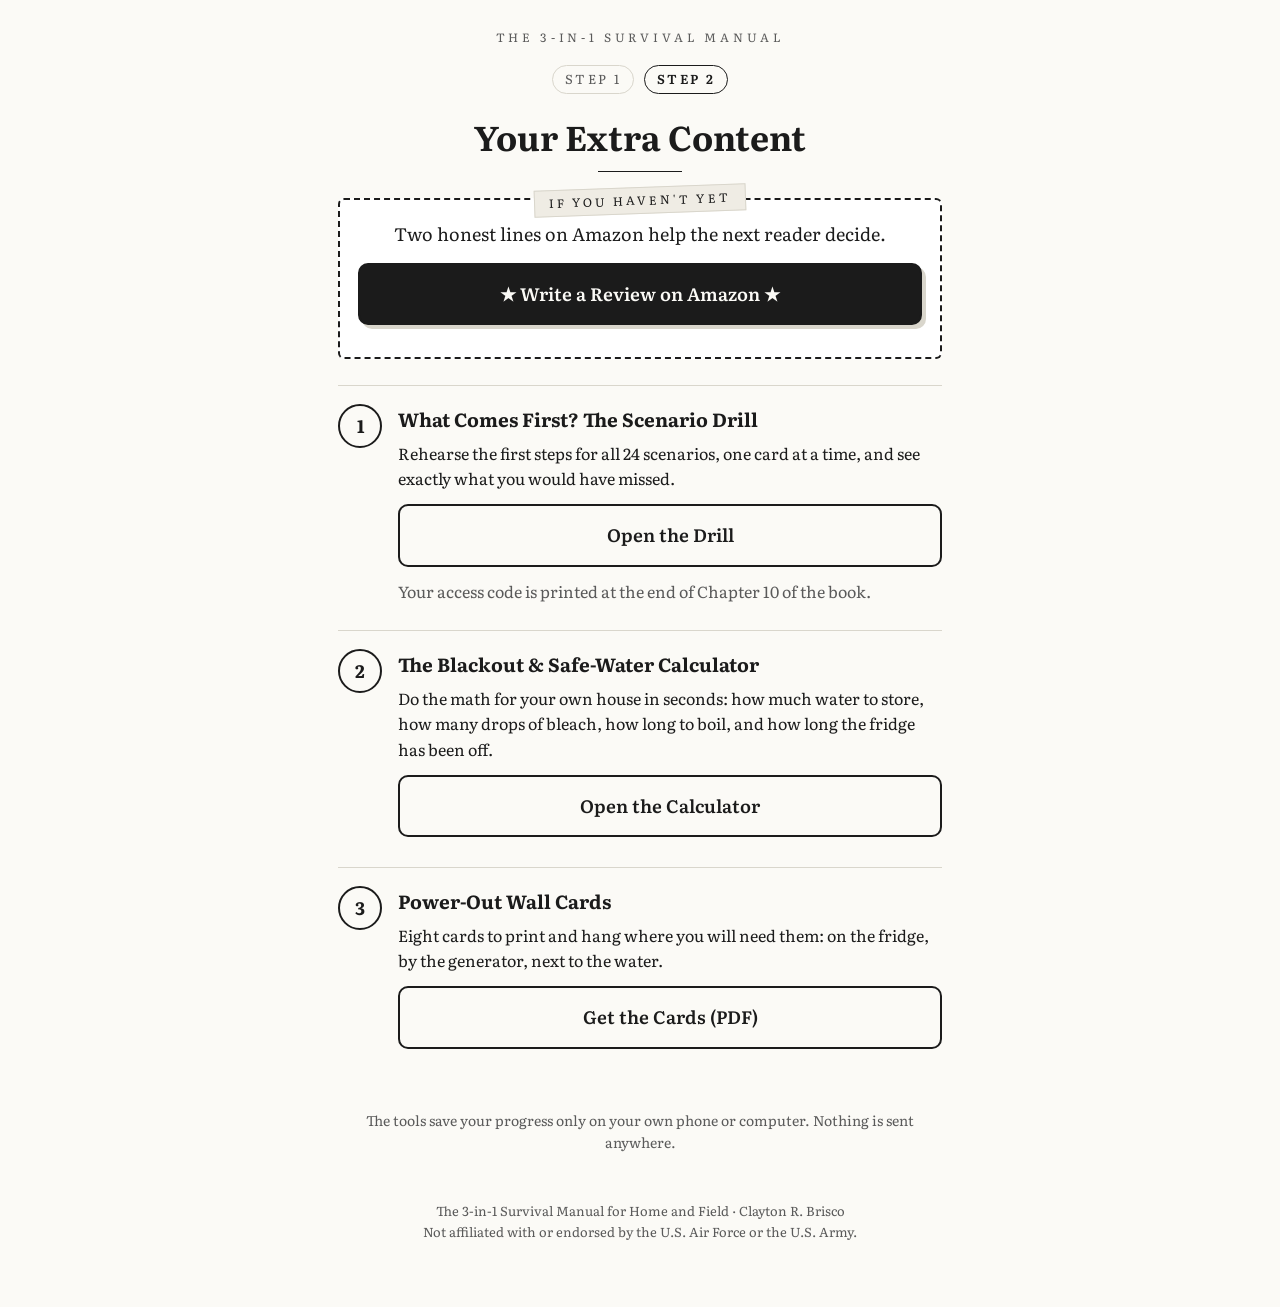
==== bonus-sere/bonus.html @ 91567684 "Bonus site: Thank You, review step and bonus list (structure of the Murphy site, provisional style)" ====
<!doctype html>
<html lang="en">
<head>
<meta charset="utf-8">
<meta name="viewport" content="width=device-width, initial-scale=1">
<meta name="robots" content="noindex">
<title>Your Extra Content | The 3-in-1 Survival Manual</title>
<link rel="stylesheet" href="style.css">
</head>
<body>
<main class="pagina">
  <p class="etichetta">The 3-in-1 Survival Manual</p>
  <div class="passi"><span>Step 1</span><span class="attivo">Step 2</span></div>
  <h1>Your Extra Content</h1>
  <div class="filetto"></div>

  <div class="riquadro tratteggio">
    <span class="nastro">If you haven't yet</span>
    <p class="centro">Two honest lines on Amazon help the next reader decide.</p>
    <a class="bottone brilla" href="https://www.amazon.com/review/create-review?asin=ASIN-DA-INSERIRE" target="_blank" rel="noopener">&#9733; Write a Review on Amazon &#9733;</a>
  </div>

  <div class="scheda">
    <div class="num">1</div>
    <div class="testo">
      <h3>What Comes First? The Scenario Drill</h3>
      <p>Rehearse the first steps for all 24 scenarios, one card at a time, and see exactly what you would have missed.</p>
      <a class="bottone vuoto" href="bonus/13-bonus-1-what-comes-first.html">Open the Drill</a>
      <p class="nota">Your access code is printed at the end of Chapter 10 of the book.</p>
    </div>
  </div>

  <div class="scheda">
    <div class="num">2</div>
    <div class="testo">
      <h3>The Blackout &amp; Safe-Water Calculator</h3>
      <p>Do the math for your own house in seconds: how much water to store, how many drops of bleach, how long to boil, and how long the fridge has been off.</p>
      <a class="bottone vuoto" href="bonus/13-bonus-2-blackout-water-calculator.html">Open the Calculator</a>
    </div>
  </div>

  <div class="scheda">
    <div class="num">3</div>
    <div class="testo">
      <h3>Power-Out Wall Cards</h3>
      <p>Eight cards to print and hang where you will need them: on the fridge, by the generator, next to the water.</p>
      <a class="bottone vuoto" href="bonus/13-bonus-3-power-out-wall-cards.pdf">Get the Cards (PDF)</a>
    </div>
  </div>

  <p class="nota centro" style="margin-top:30px">The tools save your progress only on your own phone or computer. Nothing is sent anywhere.</p>

  <footer>The 3-in-1 Survival Manual for Home and Field · Clayton R. Brisco<br>Not affiliated with or endorsed by the U.S. Air Force or the U.S. Army.</footer>
</main>
</body>
</html>
---- bonus-sere/style.css ----
@import url('https://fonts.googleapis.com/css2?family=Literata:ital,opsz,wght@0,7..72,400;0,7..72,600;0,7..72,700;1,7..72,400&display=swap');

:root{
  --carta:#fbfaf6;
  --inchiostro:#1b1b1b;
  --matita:#5a5a5a;
  --riga:#d9d6cc;
  --fondino:#efece4;
}
*{box-sizing:border-box}
html{-webkit-text-size-adjust:100%}
body{
  margin:0;background:var(--carta);color:var(--inchiostro);
  font-family:'Literata',Georgia,'Times New Roman',serif;
  font-size:18px;line-height:1.6;
}
.pagina{max-width:640px;margin:0 auto;padding:28px 18px 64px}
.etichetta{
  font-size:12px;letter-spacing:.32em;text-transform:uppercase;
  color:var(--matita);text-align:center;margin:0 0 18px;
}
h1{font-size:34px;line-height:1.2;text-align:center;margin:0 0 6px;font-weight:700}
h2{font-size:24px;line-height:1.25;margin:40px 0 10px;font-weight:700}
h3{font-size:19px;margin:0 0 6px;font-weight:700}
.filetto{width:84px;height:0;border-top:1.5px solid var(--inchiostro);margin:14px auto 26px}
p{margin:0 0 14px}
.attacco::first-line{font-variant:small-caps;letter-spacing:.06em}
.centro{text-align:center}
.firma{margin-top:22px;text-align:right;font-style:italic}
.figura{display:block;max-width:100%;height:auto;margin:22px auto}
.figura.piccola{max-width:220px}

.passi{display:flex;justify-content:center;gap:10px;margin:0 0 22px;font-size:13px;letter-spacing:.18em;text-transform:uppercase}
.passi span{border:1.5px solid var(--inchiostro);border-radius:999px;padding:3px 12px;color:var(--matita);border-color:var(--riga)}
.passi span.attivo{color:var(--inchiostro);border-color:var(--inchiostro);font-weight:600}

.bottone{
  display:block;width:100%;text-align:center;text-decoration:none;cursor:pointer;
  font:inherit;font-weight:600;font-size:18px;
  background:var(--inchiostro);color:var(--carta);
  border:2px solid var(--inchiostro);border-radius:10px;padding:15px 18px;margin:12px 0;
}
.bottone.vuoto{background:transparent;color:var(--inchiostro)}
.bottone:active{transform:translateY(1px)}

.riquadro{
  border:2px solid var(--inchiostro);border-radius:6px;padding:20px 18px;margin:26px 0;
  background:#fff;position:relative;
}
.riquadro.tratteggio{border-style:dashed}
.riquadro .nastro{
  position:absolute;top:-13px;left:50%;transform:translateX(-50%) rotate(-2deg);
  background:var(--fondino);border:1px solid var(--riga);
  font-size:12px;letter-spacing:.25em;text-transform:uppercase;padding:3px 14px;white-space:nowrap;
}
.scheda{display:flex;gap:16px;align-items:flex-start;padding:18px 0;border-top:1px solid var(--riga)}
.scheda:first-of-type{border-top:0}
.scheda .num{
  flex:0 0 44px;height:44px;border:2px solid var(--inchiostro);border-radius:50%;
  display:flex;align-items:center;justify-content:center;font-weight:700;font-size:18px;
}
.scheda .testo{flex:1}
.scheda .testo p{margin:0 0 8px;font-size:16px}
.per-grandi{font-size:12px;letter-spacing:.2em;text-transform:uppercase;color:var(--matita)}

label{display:block;font-weight:600;margin:12px 0 6px;font-size:16px}
input[type=text],input[type=number]{
  width:100%;font:inherit;font-size:18px;padding:12px 12px;
  border:2px solid var(--inchiostro);border-radius:8px;background:var(--carta);
}
.riga-campi{display:flex;gap:10px}
.riga-campi>div{flex:1}
.scelta{display:flex;gap:14px;font-size:16px;margin-top:4px}
.scelta label{font-weight:400;margin:0;display:flex;align-items:center;gap:6px}
.avviso{border-left:3px solid var(--inchiostro);padding:8px 12px;background:var(--fondino);font-size:16px;margin-top:10px;display:none}
.nota{font-size:14px;color:var(--matita)}
footer{margin-top:48px;text-align:center;font-size:13px;color:var(--matita)}

/* pulsante della recensione: brilla e respira */
.bottone.brilla{position:relative;overflow:hidden;animation:respira 1.8s ease-in-out infinite;box-shadow:4px 4px 0 var(--riga)}
.bottone.brilla::after{content:"";position:absolute;top:-50%;left:-60%;width:40%;height:200%;
  background:linear-gradient(100deg,transparent,rgba(255,255,255,.55),transparent);transform:rotate(18deg);
  animation:luccica 2.6s ease-in-out infinite}
@keyframes respira{0%,100%{transform:scale(1) rotate(0)}50%{transform:scale(1.04) rotate(-.6deg)}}
@keyframes luccica{0%{left:-60%}55%,100%{left:130%}}
.bottone.nascosto{opacity:0;visibility:hidden;transform:translateY(6px);transition:opacity .8s ease,transform .8s ease,visibility 0s linear .8s}
.bottone.nascosto.visibile{opacity:1;visibility:visible;transform:none;transition:opacity .8s ease,transform .8s ease}
@media (prefers-reduced-motion:reduce){.bottone.brilla,.bottone.brilla::after{animation:none}}
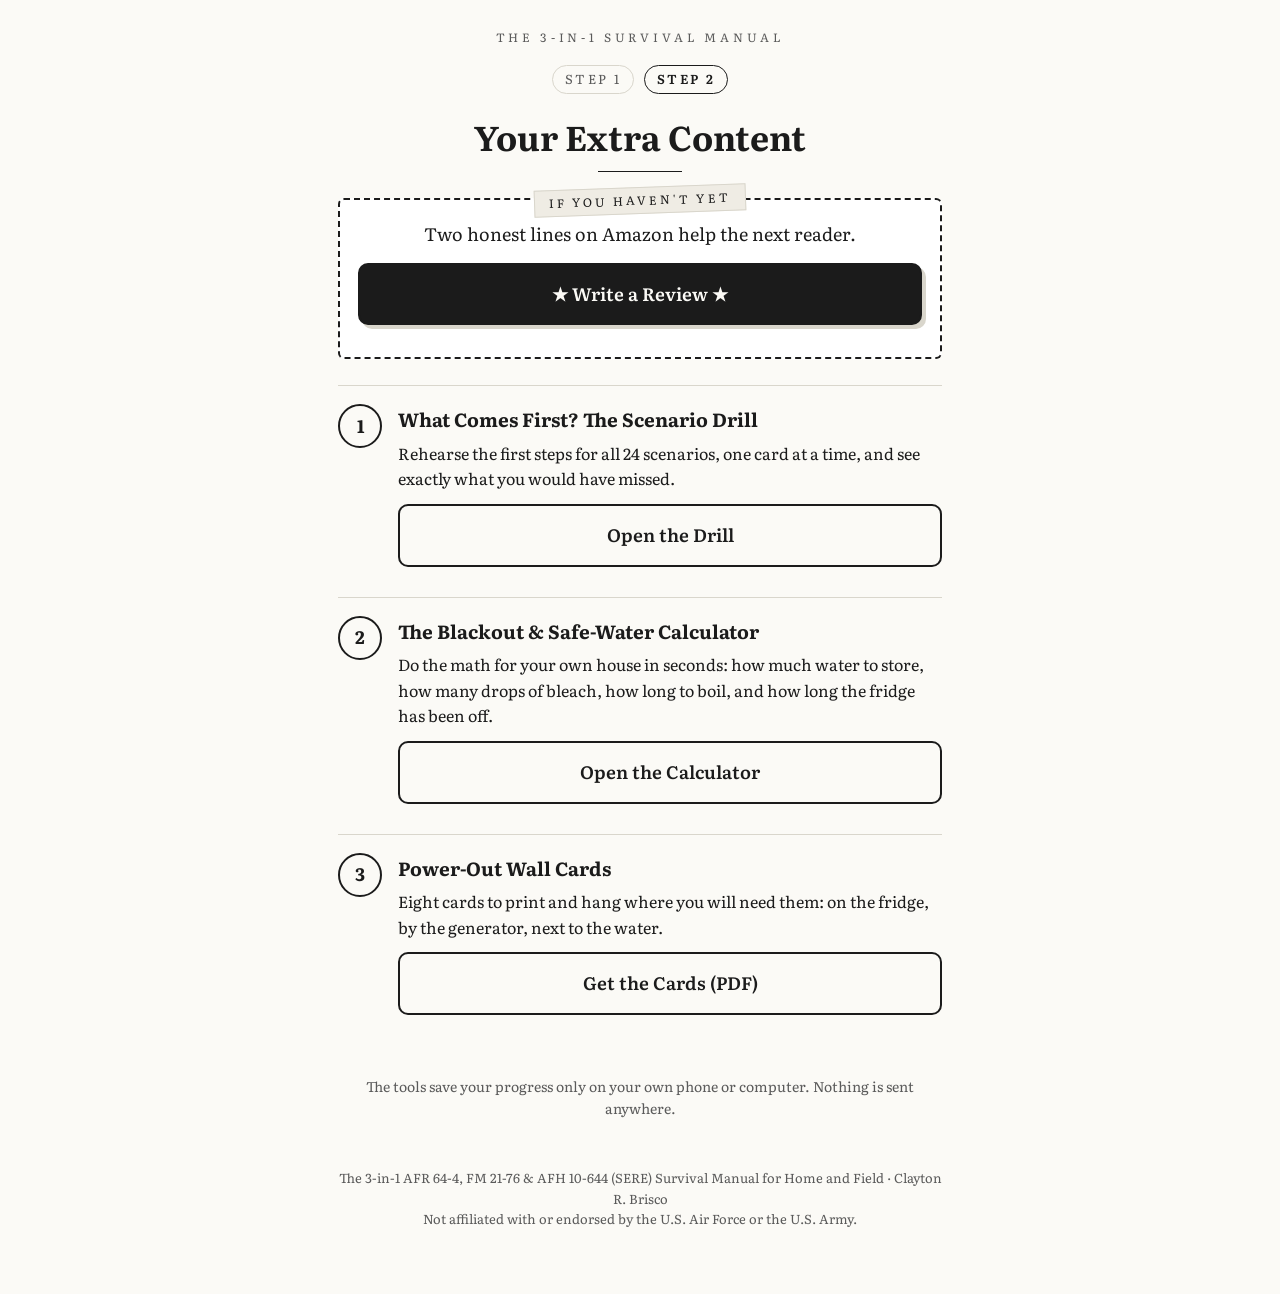
==== commit a6d92f73: "Bonus site closer to the Murphy site; Scenario Drill opens without an access code" ====
--- a/bonus-sere/bonus.html
+++ b/bonus-sere/bonus.html
@@ -5,7 +5,7 @@
 <meta name="viewport" content="width=device-width, initial-scale=1">
 <meta name="robots" content="noindex">
 <title>Your Extra Content | The 3-in-1 Survival Manual</title>
-<link rel="stylesheet" href="style.css">
+<link rel="stylesheet" href="style.css?v=1">
 </head>
 <body>
 <main class="pagina">
@@ -16,8 +16,8 @@
 
   <div class="riquadro tratteggio">
     <span class="nastro">If you haven't yet</span>
-    <p class="centro">Two honest lines on Amazon help the next reader decide.</p>
-    <a class="bottone brilla" href="https://www.amazon.com/review/create-review?asin=ASIN-DA-INSERIRE" target="_blank" rel="noopener">&#9733; Write a Review on Amazon &#9733;</a>
+    <p class="centro">Two honest lines on Amazon help the next reader.</p>
+    <a class="bottone brilla" href="https://www.amazon.com/review/create-review?asin=ASIN-DA-INSERIRE" target="_blank" rel="noopener">&#9733; Write a Review &#9733;</a>
   </div>
 
   <div class="scheda">
@@ -26,7 +26,6 @@
       <h3>What Comes First? The Scenario Drill</h3>
       <p>Rehearse the first steps for all 24 scenarios, one card at a time, and see exactly what you would have missed.</p>
       <a class="bottone vuoto" href="bonus/13-bonus-1-what-comes-first.html">Open the Drill</a>
-      <p class="nota">Your access code is printed at the end of Chapter 10 of the book.</p>
     </div>
   </div>
 
@@ -50,7 +49,7 @@
 
   <p class="nota centro" style="margin-top:30px">The tools save your progress only on your own phone or computer. Nothing is sent anywhere.</p>
 
-  <footer>The 3-in-1 Survival Manual for Home and Field · Clayton R. Brisco<br>Not affiliated with or endorsed by the U.S. Air Force or the U.S. Army.</footer>
+  <footer>The 3-in-1 AFR 64-4, FM 21-76 &amp; AFH 10-644 (SERE) Survival Manual for Home and Field · Clayton R. Brisco<br>Not affiliated with or endorsed by the U.S. Air Force or the U.S. Army.</footer>
 </main>
 </body>
 </html>
--- a/bonus-sere/style.css
+++ b/bonus-sere/style.css
@@ -86,3 +86,18 @@
 .bottone.nascosto{opacity:0;visibility:hidden;transform:translateY(6px);transition:opacity .8s ease,transform .8s ease,visibility 0s linear .8s}
 .bottone.nascosto.visibile{opacity:1;visibility:visible;transform:none;transition:opacity .8s ease,transform .8s ease}
 @media (prefers-reduced-motion:reduce){.bottone.brilla,.bottone.brilla::after{animation:none}}
+
+/* carosello degli altri libri */
+.serie{margin-top:44px;padding-top:8px;border-top:1.5px solid var(--inchiostro)}
+.carosello{display:flex;gap:16px;overflow-x:auto;scroll-snap-type:x mandatory;padding:10px 4px 18px;margin:0 -18px;padding-left:18px;padding-right:18px;-webkit-overflow-scrolling:touch}
+.libro{flex:0 0 68%;max-width:240px;scroll-snap-align:center;text-decoration:none;color:var(--inchiostro);
+  background:#fff;border:1.5px solid var(--inchiostro);border-radius:6px;padding:12px;box-shadow:5px 5px 0 var(--fondino);
+  display:flex;flex-direction:column;gap:6px;transition:transform .2s ease}
+.libro:hover{transform:translateY(-3px)}
+.libro img{width:100%;aspect-ratio:2/3;object-fit:cover;border:1px solid var(--riga);border-radius:2px;background:var(--fondino)}
+.libro .eta{font-size:11px;letter-spacing:.22em;text-transform:uppercase;color:var(--matita);margin-top:4px}
+.libro strong{font-size:16px;line-height:1.3}
+.libro .vai{margin-top:auto;font-weight:600;font-size:15px;border-top:1px dashed var(--riga);padding-top:8px}
+@media (min-width:640px){.carosello{margin:0;padding-left:4px;padding-right:4px}.libro{flex-basis:31%}}
+.libro .stelle{font-size:17px;letter-spacing:.08em;color:#c58a00;line-height:1}
+.libro .stelle em{font-style:normal;font-size:12px;letter-spacing:.04em;color:var(--matita);margin-left:4px}
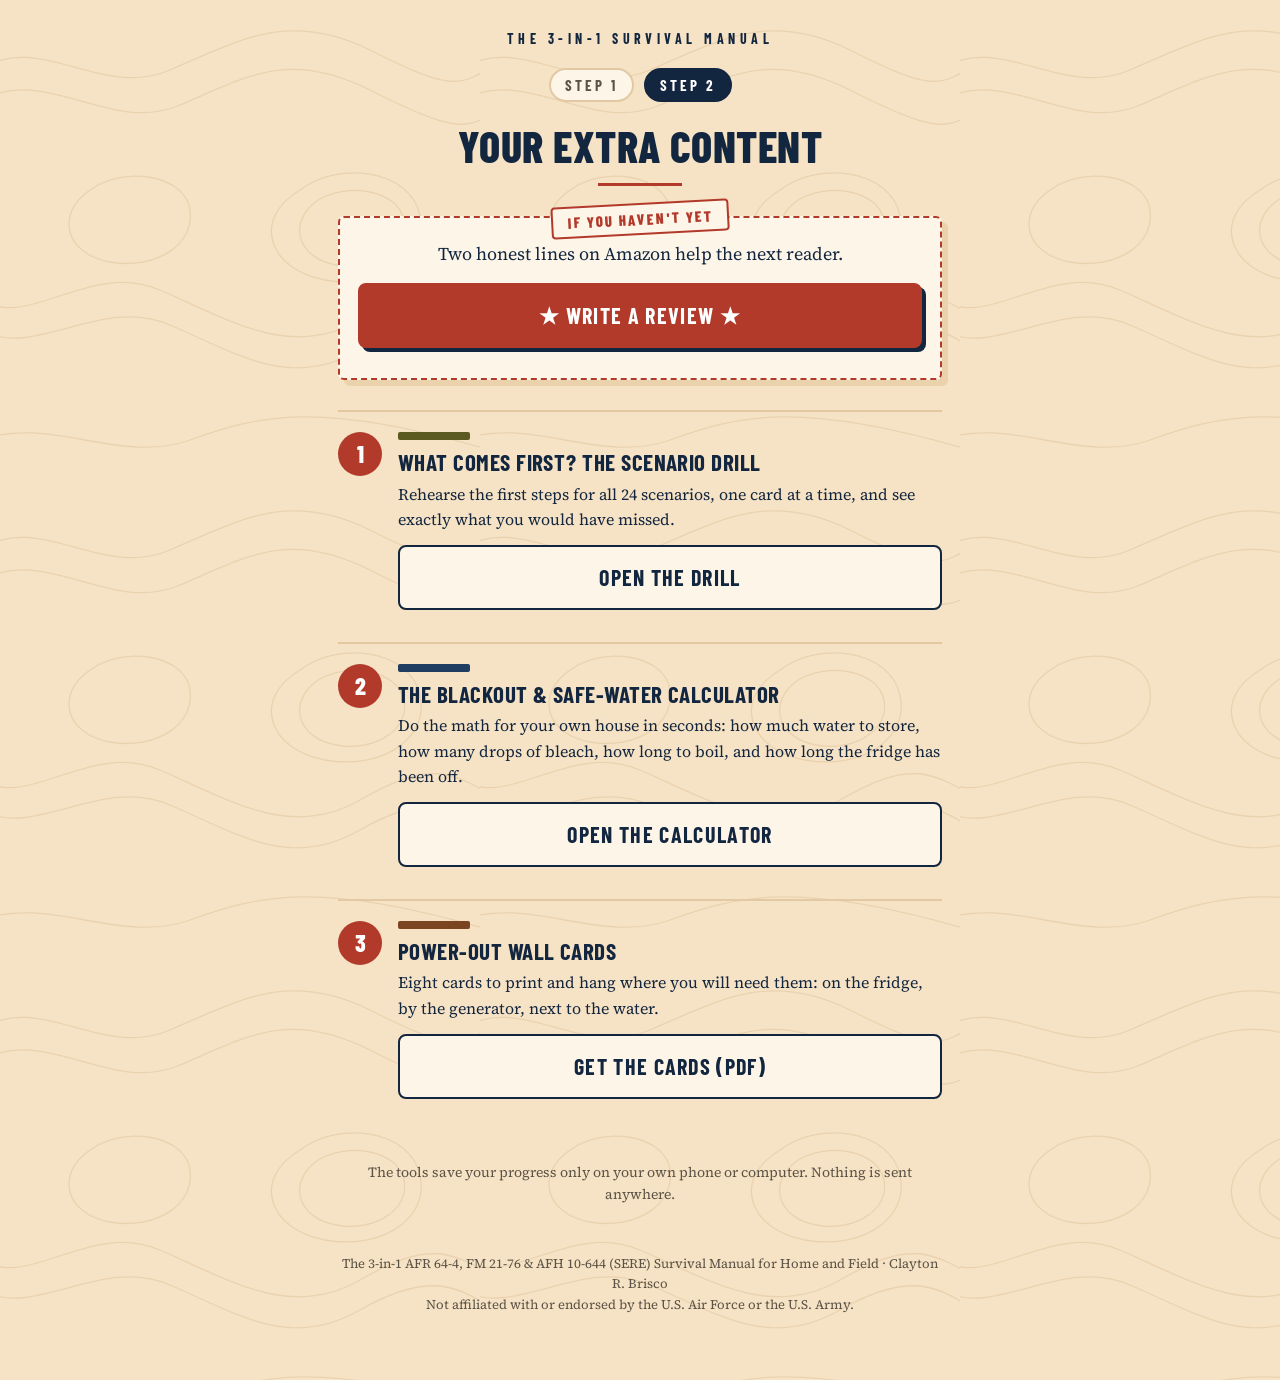
==== commit 492c6447: "Bonus site restyled from the final cover: parchment map, navy, red, the three manual colors" ====
--- a/bonus-sere/bonus.html
+++ b/bonus-sere/bonus.html
@@ -5,7 +5,7 @@
 <meta name="viewport" content="width=device-width, initial-scale=1">
 <meta name="robots" content="noindex">
 <title>Your Extra Content | The 3-in-1 Survival Manual</title>
-<link rel="stylesheet" href="style.css?v=1">
+<link rel="stylesheet" href="style.css?v=2">
 </head>
 <body>
 <main class="pagina">
@@ -23,6 +23,7 @@
   <div class="scheda">
     <div class="num">1</div>
     <div class="testo">
+      <span class="dorso" style="background:var(--oliva)"></span>
       <h3>What Comes First? The Scenario Drill</h3>
       <p>Rehearse the first steps for all 24 scenarios, one card at a time, and see exactly what you would have missed.</p>
       <a class="bottone vuoto" href="bonus/13-bonus-1-what-comes-first.html">Open the Drill</a>
@@ -32,6 +33,7 @@
   <div class="scheda">
     <div class="num">2</div>
     <div class="testo">
+      <span class="dorso" style="background:var(--blu)"></span>
       <h3>The Blackout &amp; Safe-Water Calculator</h3>
       <p>Do the math for your own house in seconds: how much water to store, how many drops of bleach, how long to boil, and how long the fridge has been off.</p>
       <a class="bottone vuoto" href="bonus/13-bonus-2-blackout-water-calculator.html">Open the Calculator</a>
@@ -41,6 +43,7 @@
   <div class="scheda">
     <div class="num">3</div>
     <div class="testo">
+      <span class="dorso" style="background:var(--marrone)"></span>
       <h3>Power-Out Wall Cards</h3>
       <p>Eight cards to print and hang where you will need them: on the fridge, by the generator, next to the water.</p>
       <a class="bottone vuoto" href="bonus/13-bonus-3-power-out-wall-cards.pdf">Get the Cards (PDF)</a>
--- a/bonus-sere/style.css
+++ b/bonus-sere/style.css
@@ -1,103 +1,89 @@
-@import url('https://fonts.googleapis.com/css2?family=Literata:ital,opsz,wght@0,7..72,400;0,7..72,600;0,7..72,700;1,7..72,400&display=swap');
+@import url('https://fonts.googleapis.com/css2?family=Barlow+Condensed:wght@600;700;800&family=Source+Serif+4:ital,opsz,wght@0,8..60,400;0,8..60,600;0,8..60,700;1,8..60,400&display=swap');
 
+/* Colori della copertina (15-copertina-mappa-ppb.pdf) */
 :root{
-  --carta:#fbfaf6;
-  --inchiostro:#1b1b1b;
-  --matita:#5a5a5a;
-  --riga:#d9d6cc;
-  --fondino:#efece4;
+  --carta:#f6e2c4;
+  --foglio:#fdf5e8;
+  --inchiostro:#13263f;
+  --matita:#5b5346;
+  --riga:#e2c9a4;
+  --fondino:#ead2ad;
+  --rosso:#b23a2b;
+  --oliva:#5b5a21;
+  --blu:#1e3d61;
+  --marrone:#7a4520;
+  --titoli:'Barlow Condensed','Arial Narrow',Arial,sans-serif;
 }
 *{box-sizing:border-box}
 html{-webkit-text-size-adjust:100%}
 body{
-  margin:0;background:var(--carta);color:var(--inchiostro);
-  font-family:'Literata',Georgia,'Times New Roman',serif;
+  margin:0;color:var(--inchiostro);
+  font-family:'Source Serif 4',Georgia,'Times New Roman',serif;
   font-size:18px;line-height:1.6;
+  background-color:var(--carta);
+  /* curve di livello, come la mappa della copertina */
+  background-image:url("data:image/svg+xml,%3Csvg xmlns='http://www.w3.org/2000/svg' width='480' height='480' viewBox='0 0 480 480'%3E%3Cg fill='none' stroke='%23dcbf95' stroke-width='1.3' opacity='.45'%3E%3Cpath d='M-20 70c60-40 120 30 190 0s120-60 200-20 90 40 130 10'/%3E%3Cpath d='M-20 100c70-35 130 35 200 5s110-55 190-15 100 45 130 15'/%3E%3Cpath d='M-20 300c50 30 110-40 180-10s130 70 200 30 90-30 140 0'/%3E%3Cpath d='M-20 330c55 30 120-35 190-5s120 65 190 25 100-25 140 5'/%3E%3Cpath d='M300 190c40-30 110-20 120 25s-40 75-95 65-75-60-25-90z'/%3E%3Cpath d='M318 200c30-18 80-10 86 20s-30 52-68 45-50-42-18-65z'/%3E%3Cpath d='M90 190c35-25 95-15 100 20s-35 60-80 52-55-48-20-72z'/%3E%3Cpath d='M-20 440c70-25 140 25 210 0s130-40 300 10'/%3E%3C/g%3E%3C/svg%3E");
+  background-size:480px 480px;
 }
 .pagina{max-width:640px;margin:0 auto;padding:28px 18px 64px}
 .etichetta{
-  font-size:12px;letter-spacing:.32em;text-transform:uppercase;
-  color:var(--matita);text-align:center;margin:0 0 18px;
+  font-family:var(--titoli);font-weight:700;font-size:14px;letter-spacing:.32em;text-transform:uppercase;
+  color:var(--inchiostro);text-align:center;margin:0 0 18px;
 }
-h1{font-size:34px;line-height:1.2;text-align:center;margin:0 0 6px;font-weight:700}
-h2{font-size:24px;line-height:1.25;margin:40px 0 10px;font-weight:700}
-h3{font-size:19px;margin:0 0 6px;font-weight:700}
-.filetto{width:84px;height:0;border-top:1.5px solid var(--inchiostro);margin:14px auto 26px}
+h1,h2,h3{font-family:var(--titoli);text-transform:uppercase;color:var(--inchiostro)}
+h1{font-size:44px;line-height:1.02;text-align:center;margin:0 0 6px;font-weight:800;letter-spacing:.01em}
+h2{font-size:28px;line-height:1.1;margin:40px 0 10px;font-weight:800}
+h3{font-size:23px;line-height:1.1;margin:0 0 6px;font-weight:700;letter-spacing:.02em}
+.filetto{width:84px;height:0;border-top:3px solid var(--rosso);margin:14px auto 26px}
 p{margin:0 0 14px}
-.attacco::first-line{font-variant:small-caps;letter-spacing:.06em}
 .centro{text-align:center}
 .firma{margin-top:22px;text-align:right;font-style:italic}
 .figura{display:block;max-width:100%;height:auto;margin:22px auto}
-.figura.piccola{max-width:220px}
 
-.passi{display:flex;justify-content:center;gap:10px;margin:0 0 22px;font-size:13px;letter-spacing:.18em;text-transform:uppercase}
-.passi span{border:1.5px solid var(--inchiostro);border-radius:999px;padding:3px 12px;color:var(--matita);border-color:var(--riga)}
-.passi span.attivo{color:var(--inchiostro);border-color:var(--inchiostro);font-weight:600}
+.passi{display:flex;justify-content:center;gap:10px;margin:0 0 22px;font-family:var(--titoli);font-weight:700;font-size:15px;letter-spacing:.2em;text-transform:uppercase}
+.passi span{border:2px solid var(--riga);border-radius:999px;padding:3px 14px;color:var(--matita);background:var(--foglio)}
+.passi span.attivo{color:#fff;border-color:var(--inchiostro);background:var(--inchiostro)}
 
 .bottone{
   display:block;width:100%;text-align:center;text-decoration:none;cursor:pointer;
-  font:inherit;font-weight:600;font-size:18px;
-  background:var(--inchiostro);color:var(--carta);
-  border:2px solid var(--inchiostro);border-radius:10px;padding:15px 18px;margin:12px 0;
+  font-family:var(--titoli);font-weight:700;font-size:22px;letter-spacing:.06em;text-transform:uppercase;
+  background:var(--inchiostro);color:var(--foglio);
+  border:2px solid var(--inchiostro);border-radius:8px;padding:13px 18px;margin:12px 0;
 }
-.bottone.vuoto{background:transparent;color:var(--inchiostro)}
+.bottone.vuoto{background:var(--foglio);color:var(--inchiostro)}
 .bottone:active{transform:translateY(1px)}
+.bottone:focus-visible{outline:3px solid var(--rosso);outline-offset:3px}
 
 .riquadro{
-  border:2px solid var(--inchiostro);border-radius:6px;padding:20px 18px;margin:26px 0;
-  background:#fff;position:relative;
+  border:2px solid var(--inchiostro);border-radius:6px;padding:22px 18px 18px;margin:30px 0;
+  background:var(--foglio);position:relative;box-shadow:6px 6px 0 var(--fondino);
 }
-.riquadro.tratteggio{border-style:dashed}
+.riquadro.tratteggio{border-style:dashed;border-color:var(--rosso)}
 .riquadro .nastro{
-  position:absolute;top:-13px;left:50%;transform:translateX(-50%) rotate(-2deg);
-  background:var(--fondino);border:1px solid var(--riga);
-  font-size:12px;letter-spacing:.25em;text-transform:uppercase;padding:3px 14px;white-space:nowrap;
+  position:absolute;top:-15px;left:50%;transform:translateX(-50%) rotate(-3deg);
+  background:var(--foglio);border:2px solid var(--rosso);color:var(--rosso);border-radius:4px;
+  font-family:var(--titoli);font-weight:800;font-size:15px;letter-spacing:.14em;text-transform:uppercase;padding:2px 14px;white-space:nowrap;
 }
-.scheda{display:flex;gap:16px;align-items:flex-start;padding:18px 0;border-top:1px solid var(--riga)}
+.scheda{display:flex;gap:16px;align-items:flex-start;padding:20px 0;border-top:2px solid var(--riga)}
 .scheda:first-of-type{border-top:0}
 .scheda .num{
-  flex:0 0 44px;height:44px;border:2px solid var(--inchiostro);border-radius:50%;
-  display:flex;align-items:center;justify-content:center;font-weight:700;font-size:18px;
+  flex:0 0 44px;height:44px;border-radius:50%;background:var(--rosso);color:#fff;
+  display:flex;align-items:center;justify-content:center;font-family:var(--titoli);font-weight:800;font-size:24px;
 }
 .scheda .testo{flex:1}
 .scheda .testo p{margin:0 0 8px;font-size:16px}
-.per-grandi{font-size:12px;letter-spacing:.2em;text-transform:uppercase;color:var(--matita)}
+.scheda .dorso{display:block;height:8px;border-radius:2px;margin:0 0 10px;width:72px}
 
 label{display:block;font-weight:600;margin:12px 0 6px;font-size:16px}
-input[type=text],input[type=number]{
-  width:100%;font:inherit;font-size:18px;padding:12px 12px;
-  border:2px solid var(--inchiostro);border-radius:8px;background:var(--carta);
-}
-.riga-campi{display:flex;gap:10px}
-.riga-campi>div{flex:1}
-.scelta{display:flex;gap:14px;font-size:16px;margin-top:4px}
-.scelta label{font-weight:400;margin:0;display:flex;align-items:center;gap:6px}
-.avviso{border-left:3px solid var(--inchiostro);padding:8px 12px;background:var(--fondino);font-size:16px;margin-top:10px;display:none}
 .nota{font-size:14px;color:var(--matita)}
 footer{margin-top:48px;text-align:center;font-size:13px;color:var(--matita)}
 
-/* pulsante della recensione: brilla e respira */
-.bottone.brilla{position:relative;overflow:hidden;animation:respira 1.8s ease-in-out infinite;box-shadow:4px 4px 0 var(--riga)}
+/* pulsante della recensione: rosso, brilla e respira */
+.bottone.brilla{position:relative;overflow:hidden;background:var(--rosso);border-color:var(--rosso);color:#fff;
+  animation:respira 1.8s ease-in-out infinite;box-shadow:4px 4px 0 var(--inchiostro)}
 .bottone.brilla::after{content:"";position:absolute;top:-50%;left:-60%;width:40%;height:200%;
-  background:linear-gradient(100deg,transparent,rgba(255,255,255,.55),transparent);transform:rotate(18deg);
+  background:linear-gradient(100deg,transparent,rgba(255,255,255,.5),transparent);transform:rotate(18deg);
   animation:luccica 2.6s ease-in-out infinite}
 @keyframes respira{0%,100%{transform:scale(1) rotate(0)}50%{transform:scale(1.04) rotate(-.6deg)}}
 @keyframes luccica{0%{left:-60%}55%,100%{left:130%}}
-.bottone.nascosto{opacity:0;visibility:hidden;transform:translateY(6px);transition:opacity .8s ease,transform .8s ease,visibility 0s linear .8s}
-.bottone.nascosto.visibile{opacity:1;visibility:visible;transform:none;transition:opacity .8s ease,transform .8s ease}
 @media (prefers-reduced-motion:reduce){.bottone.brilla,.bottone.brilla::after{animation:none}}
-
-/* carosello degli altri libri */
-.serie{margin-top:44px;padding-top:8px;border-top:1.5px solid var(--inchiostro)}
-.carosello{display:flex;gap:16px;overflow-x:auto;scroll-snap-type:x mandatory;padding:10px 4px 18px;margin:0 -18px;padding-left:18px;padding-right:18px;-webkit-overflow-scrolling:touch}
-.libro{flex:0 0 68%;max-width:240px;scroll-snap-align:center;text-decoration:none;color:var(--inchiostro);
-  background:#fff;border:1.5px solid var(--inchiostro);border-radius:6px;padding:12px;box-shadow:5px 5px 0 var(--fondino);
-  display:flex;flex-direction:column;gap:6px;transition:transform .2s ease}
-.libro:hover{transform:translateY(-3px)}
-.libro img{width:100%;aspect-ratio:2/3;object-fit:cover;border:1px solid var(--riga);border-radius:2px;background:var(--fondino)}
-.libro .eta{font-size:11px;letter-spacing:.22em;text-transform:uppercase;color:var(--matita);margin-top:4px}
-.libro strong{font-size:16px;line-height:1.3}
-.libro .vai{margin-top:auto;font-weight:600;font-size:15px;border-top:1px dashed var(--riga);padding-top:8px}
-@media (min-width:640px){.carosello{margin:0;padding-left:4px;padding-right:4px}.libro{flex-basis:31%}}
-.libro .stelle{font-size:17px;letter-spacing:.08em;color:#c58a00;line-height:1}
-.libro .stelle em{font-style:normal;font-size:12px;letter-spacing:.04em;color:var(--matita);margin-left:4px}
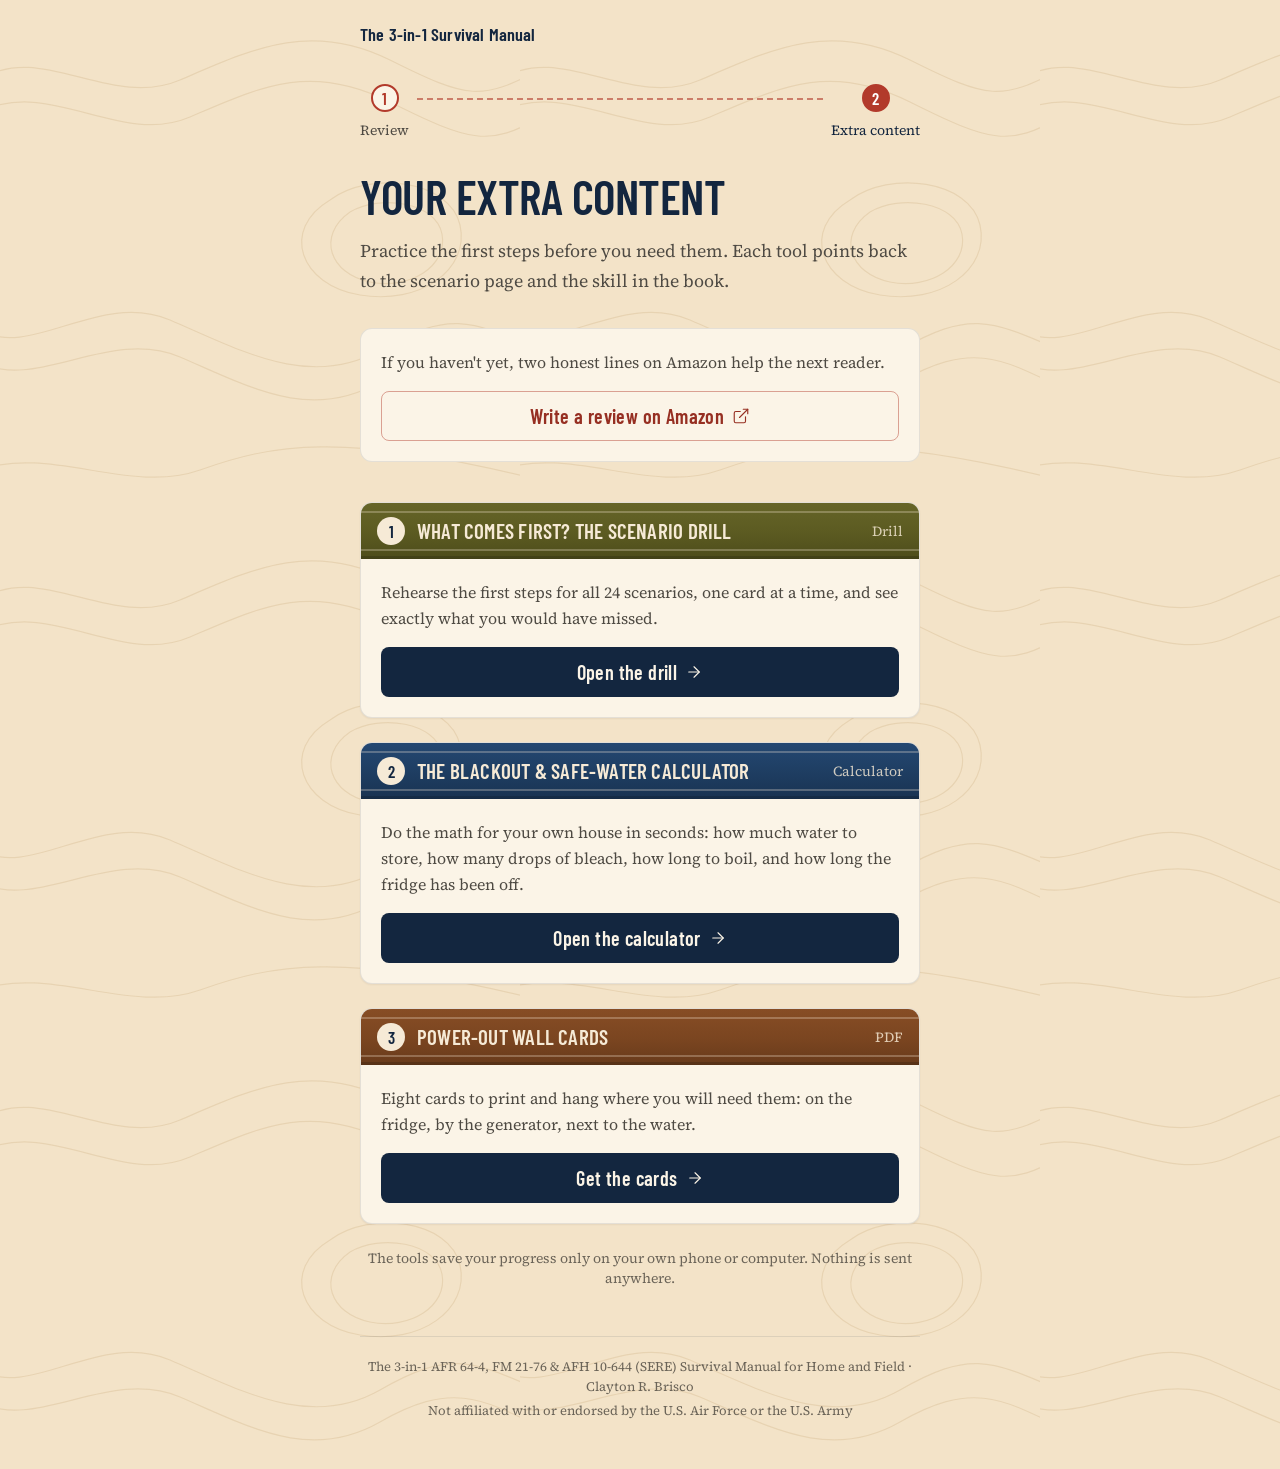
==== commit 64d616b4: "Bonus site redesigned (unslop): no notebook sheet, tape or cover image; the three manuals as spines," ====
--- a/bonus-sere/bonus.html
+++ b/bonus-sere/bonus.html
@@ -4,55 +4,56 @@
 <meta charset="utf-8">
 <meta name="viewport" content="width=device-width, initial-scale=1">
 <meta name="robots" content="noindex">
-<title>Your Extra Content | The 3-in-1 Survival Manual</title>
-<link rel="stylesheet" href="style.css?v=2">
+<meta name="theme-color" content="#f3e3c8">
+<title>Your extra content | The 3-in-1 Survival Manual</title>
+<link rel="stylesheet" href="style.css?v=3">
 </head>
 <body>
-<main class="pagina">
-  <p class="etichetta">The 3-in-1 Survival Manual</p>
-  <div class="passi"><span>Step 1</span><span class="attivo">Step 2</span></div>
-  <h1>Your Extra Content</h1>
-  <div class="filetto"></div>
+<main class="page">
+  <p class="wordmark">The 3-in-1 Survival Manual</p>
+  <ol class="route" aria-label="Steps">
+    <li><span class="mark">1</span>Review</li>
+    <li class="dash" aria-hidden="true"></li>
+    <li aria-current="step"><span class="mark">2</span>Extra content</li>
+  </ol>
+  <h1>Your extra content</h1>
+  <p class="lead">Practice the first steps before you need them. Each tool points back to the scenario page and the skill in the book.</p>
 
-  <div class="riquadro tratteggio">
-    <span class="nastro">If you haven't yet</span>
-    <p class="centro">Two honest lines on Amazon help the next reader.</p>
-    <a class="bottone brilla" href="https://www.amazon.com/review/create-review?asin=ASIN-DA-INSERIRE" target="_blank" rel="noopener">&#9733; Write a Review &#9733;</a>
+  <div class="reminder">
+    <p>If you haven't yet, two honest lines on Amazon help the next reader.</p>
+    <a class="btn review-quiet" href="https://www.amazon.com/review/create-review?asin=ASIN-DA-INSERIRE" target="_blank" rel="noopener">Write a review on Amazon <svg viewBox="0 0 24 24" fill="none" stroke="currentColor" stroke-width="1.5" stroke-linecap="round" stroke-linejoin="round" aria-hidden="true"><path d="M15 3h6v6"/><path d="M10 14 21 3"/><path d="M18 13v6a2 2 0 0 1-2 2H5a2 2 0 0 1-2-2V8a2 2 0 0 1 2-2h6"/></svg></a>
   </div>
 
-  <div class="scheda">
-    <div class="num">1</div>
-    <div class="testo">
-      <span class="dorso" style="background:var(--oliva)"></span>
-      <h3>What Comes First? The Scenario Drill</h3>
-      <p>Rehearse the first steps for all 24 scenarios, one card at a time, and see exactly what you would have missed.</p>
-      <a class="bottone vuoto" href="bonus/13-bonus-1-what-comes-first.html">Open the Drill</a>
-    </div>
-  </div>
+  <ol class="tools">
+    <li class="tool">
+      <div class="spine olive"><span class="mark">1</span><span class="name">What Comes First? The Scenario Drill</span><span class="kind">Drill</span></div>
+      <div class="body">
+        <p>Rehearse the first steps for all 24 scenarios, one card at a time, and see exactly what you would have missed.</p>
+        <a class="btn primary" href="bonus/13-bonus-1-what-comes-first.html">Open the drill <svg viewBox="0 0 24 24" fill="none" stroke="currentColor" stroke-width="1.5" stroke-linecap="round" stroke-linejoin="round" aria-hidden="true"><path d="M5 12h14"/><path d="m12 5 7 7-7 7"/></svg></a>
+      </div>
+    </li>
+    <li class="tool">
+      <div class="spine blue"><span class="mark">2</span><span class="name">The Blackout &amp; Safe-Water Calculator</span><span class="kind">Calculator</span></div>
+      <div class="body">
+        <p>Do the math for your own house in seconds: how much water to store, how many drops of bleach, how long to boil, and how long the fridge has been off.</p>
+        <a class="btn primary" href="bonus/13-bonus-2-blackout-water-calculator.html">Open the calculator <svg viewBox="0 0 24 24" fill="none" stroke="currentColor" stroke-width="1.5" stroke-linecap="round" stroke-linejoin="round" aria-hidden="true"><path d="M5 12h14"/><path d="m12 5 7 7-7 7"/></svg></a>
+      </div>
+    </li>
+    <li class="tool">
+      <div class="spine brown"><span class="mark">3</span><span class="name">Power-Out Wall Cards</span><span class="kind">PDF</span></div>
+      <div class="body">
+        <p>Eight cards to print and hang where you will need them: on the fridge, by the generator, next to the water.</p>
+        <a class="btn primary" href="bonus/13-bonus-3-power-out-wall-cards.pdf">Get the cards <svg viewBox="0 0 24 24" fill="none" stroke="currentColor" stroke-width="1.5" stroke-linecap="round" stroke-linejoin="round" aria-hidden="true"><path d="M5 12h14"/><path d="m12 5 7 7-7 7"/></svg></a>
+      </div>
+    </li>
+  </ol>
 
-  <div class="scheda">
-    <div class="num">2</div>
-    <div class="testo">
-      <span class="dorso" style="background:var(--blu)"></span>
-      <h3>The Blackout &amp; Safe-Water Calculator</h3>
-      <p>Do the math for your own house in seconds: how much water to store, how many drops of bleach, how long to boil, and how long the fridge has been off.</p>
-      <a class="bottone vuoto" href="bonus/13-bonus-2-blackout-water-calculator.html">Open the Calculator</a>
-    </div>
-  </div>
 
-  <div class="scheda">
-    <div class="num">3</div>
-    <div class="testo">
-      <span class="dorso" style="background:var(--marrone)"></span>
-      <h3>Power-Out Wall Cards</h3>
-      <p>Eight cards to print and hang where you will need them: on the fridge, by the generator, next to the water.</p>
-      <a class="bottone vuoto" href="bonus/13-bonus-3-power-out-wall-cards.pdf">Get the Cards (PDF)</a>
-    </div>
-  </div>
-
-  <p class="nota centro" style="margin-top:30px">The tools save your progress only on your own phone or computer. Nothing is sent anywhere.</p>
-
-  <footer>The 3-in-1 AFR 64-4, FM 21-76 &amp; AFH 10-644 (SERE) Survival Manual for Home and Field · Clayton R. Brisco<br>Not affiliated with or endorsed by the U.S. Air Force or the U.S. Army.</footer>
+  <p class="meta" style="margin-top:24px;text-align:center">The tools save your progress only on your own phone or computer. Nothing is sent anywhere.</p>
+  <footer>
+    <p>The 3-in-1 AFR 64-4, FM 21-76 &amp; AFH 10-644 (SERE) Survival Manual for Home and Field · Clayton R. Brisco</p>
+    <p>Not affiliated with or endorsed by the U.S. Air Force or the U.S. Army</p>
+  </footer>
 </main>
 </body>
 </html>
--- a/bonus-sere/style.css
+++ b/bonus-sere/style.css
@@ -1,89 +1,121 @@
-@import url('https://fonts.googleapis.com/css2?family=Barlow+Condensed:wght@600;700;800&family=Source+Serif+4:ital,opsz,wght@0,8..60,400;0,8..60,600;0,8..60,700;1,8..60,400&display=swap');
+@import url('https://fonts.googleapis.com/css2?family=Barlow+Condensed:wght@500;600&family=Source+Serif+4:opsz,wght@8..60,400;8..60,600&display=swap');
 
-/* Colori della copertina (15-copertina-mappa-ppb.pdf) */
+/*
+  Extra content for The 3-in-1 Survival Manual for Home and Field.
+  World: a field manual open on a topographic map. Colors from the cover.
+  Moment: the three manuals as stacked spines. Signature: the red Sequence-First route.
+*/
 :root{
-  --carta:#f6e2c4;
-  --foglio:#fdf5e8;
-  --inchiostro:#13263f;
-  --matita:#5b5346;
-  --riga:#e2c9a4;
-  --fondino:#ead2ad;
-  --rosso:#b23a2b;
-  --oliva:#5b5a21;
-  --blu:#1e3d61;
-  --marrone:#7a4520;
-  --titoli:'Barlow Condensed','Arial Narrow',Arial,sans-serif;
+  --bg:#f3e3c8;            /* parchment of the cover map */
+  --card:#fbf4e7;
+  --raised:#f6ead6;
+  --ink:#13263f;           /* navy of the cover titles */
+  --ink-2:#4e4a43;
+  --muted:#6b6458;
+  --line:rgba(19,38,63,.10);
+  --red:#b23a2b;           /* the one accent: the review action and the route */
+  --red-dark:#962f22;
+  --olive:#5b5a21;
+  --blue:#1e3d61;
+  --brown:#7a4520;
+  --spine-text:#f6ead6;
+  --display:'Barlow Condensed','Arial Narrow',Arial,sans-serif;
+  --text:'Source Serif 4',Georgia,'Times New Roman',serif;
+  --ease:cubic-bezier(.22,1,.36,1);
 }
 *{box-sizing:border-box}
 html{-webkit-text-size-adjust:100%}
 body{
-  margin:0;color:var(--inchiostro);
-  font-family:'Source Serif 4',Georgia,'Times New Roman',serif;
-  font-size:18px;line-height:1.6;
-  background-color:var(--carta);
-  /* curve di livello, come la mappa della copertina */
-  background-image:url("data:image/svg+xml,%3Csvg xmlns='http://www.w3.org/2000/svg' width='480' height='480' viewBox='0 0 480 480'%3E%3Cg fill='none' stroke='%23dcbf95' stroke-width='1.3' opacity='.45'%3E%3Cpath d='M-20 70c60-40 120 30 190 0s120-60 200-20 90 40 130 10'/%3E%3Cpath d='M-20 100c70-35 130 35 200 5s110-55 190-15 100 45 130 15'/%3E%3Cpath d='M-20 300c50 30 110-40 180-10s130 70 200 30 90-30 140 0'/%3E%3Cpath d='M-20 330c55 30 120-35 190-5s120 65 190 25 100-25 140 5'/%3E%3Cpath d='M300 190c40-30 110-20 120 25s-40 75-95 65-75-60-25-90z'/%3E%3Cpath d='M318 200c30-18 80-10 86 20s-30 52-68 45-50-42-18-65z'/%3E%3Cpath d='M90 190c35-25 95-15 100 20s-35 60-80 52-55-48-20-72z'/%3E%3Cpath d='M-20 440c70-25 140 25 210 0s130-40 300 10'/%3E%3C/g%3E%3C/svg%3E");
-  background-size:480px 480px;
+  margin:0;color:var(--ink);background-color:var(--bg);
+  font-family:var(--text);font-size:17px;line-height:28px;
+  /* contour lines of the cover map, kept faint */
+  background-image:url("data:image/svg+xml,%3Csvg xmlns='http://www.w3.org/2000/svg' width='520' height='520' viewBox='0 0 520 520'%3E%3Cg fill='none' stroke='%23dcc39c' stroke-width='1.2' opacity='.5'%3E%3Cpath d='M-20 80c60-40 130 30 200 0s130-60 210-20 90 40 150 10'/%3E%3Cpath d='M-20 112c70-35 140 35 210 5s120-55 200-15 100 45 150 15'/%3E%3Cpath d='M-20 330c50 30 120-40 190-10s140 70 210 30 90-30 160 0'/%3E%3Cpath d='M-20 362c55 30 130-35 200-5s130 65 200 25 100-25 160 5'/%3E%3Cpath d='M330 200c40-30 120-20 130 25s-40 80-100 70-80-65-30-95z'/%3E%3Cpath d='M350 212c30-18 86-10 92 22s-32 56-72 48-54-46-20-70z'/%3E%3Cpath d='M-20 470c70-25 150 25 220 0s140-40 340 10'/%3E%3C/g%3E%3C/svg%3E");
+  background-size:520px 520px;
 }
-.pagina{max-width:640px;margin:0 auto;padding:28px 18px 64px}
-.etichetta{
-  font-family:var(--titoli);font-weight:700;font-size:14px;letter-spacing:.32em;text-transform:uppercase;
-  color:var(--inchiostro);text-align:center;margin:0 0 18px;
+.page{max-width:600px;margin:0 auto;padding:24px 20px 48px}
+
+.wordmark{margin:0 0 40px;font-family:var(--display);font-weight:600;font-size:18px;line-height:20px;letter-spacing:.01em;color:var(--ink)}
+
+h1{margin:0;font-family:var(--display);font-weight:600;text-transform:uppercase;
+  font-size:48px;line-height:48px;letter-spacing:-.01em;color:var(--ink)}
+h2{margin:0;font-family:var(--display);font-weight:600;text-transform:uppercase;font-size:22px;line-height:24px;letter-spacing:.01em}
+p{margin:0}
+.lead{margin-top:16px;color:var(--ink-2);font-size:18px;line-height:30px}
+.meta{font-size:14px;line-height:20px;color:var(--muted)}
+
+/* The signature: the Sequence-First route, red markers joined by a dashed line */
+.route{display:flex;align-items:flex-start;margin:0 0 32px;padding:0;list-style:none}
+.route li{display:flex;flex-direction:column;align-items:center;gap:8px;flex:0 0 auto;
+  font-size:14px;line-height:20px;color:var(--ink-2)}
+.route .dash{flex:1 1 auto;height:0;margin:14px 8px 0;border-top:2px dashed var(--red);opacity:.6}
+.mark{width:28px;height:28px;border-radius:50%;display:flex;align-items:center;justify-content:center;
+  font-family:var(--display);font-weight:600;font-size:17px;line-height:1;
+  border:2px solid var(--red);color:var(--red);background:var(--card)}
+.route li[aria-current] .mark,.mark.solid{background:var(--red);color:#fff}
+.route li[aria-current]{color:var(--ink)}
+
+/* The moment: the three manuals as stacked spines */
+.spines{margin:32px 0 0;padding:0;list-style:none;display:grid;gap:4px}
+.spine{position:relative;display:flex;align-items:center;gap:12px;min-height:56px;padding:12px 16px;border-radius:4px;
+  color:var(--spine-text);box-shadow:0 1px 0 rgba(255,255,255,.12) inset,0 -3px 0 rgba(0,0,0,.16) inset,0 4px 10px rgba(30,22,12,.16)}
+.spine::before,.spine::after{content:"";position:absolute;left:0;right:0;height:2px;background:rgba(246,234,214,.28)}
+.spine::before{top:8px}.spine::after{bottom:8px}
+.spine.olive{background:linear-gradient(180deg,#666528 0%,#5b5a21 55%,#4d4c1b 100%);margin-right:12px}
+.spine.blue{background:linear-gradient(180deg,#244872 0%,#1e3d61 55%,#193352 100%);margin-left:16px}
+.spine.brown{background:linear-gradient(180deg,#874d25 0%,#7a4520 55%,#683a1b 100%);margin-right:4px}
+.spine .mark{border-color:rgba(246,234,214,.85);color:var(--ink);background:var(--spine-text);width:28px;height:28px}
+.spine .name{flex:1;font-family:var(--display);font-weight:600;text-transform:uppercase;font-size:21px;line-height:24px;letter-spacing:.01em}
+.spine .kind{font-size:14px;line-height:20px;color:rgba(246,234,214,.82)}
+
+.sign{margin-top:24px;text-align:right;color:var(--ink-2);font-weight:600}
+
+/* Actions */
+.btn{display:flex;align-items:center;justify-content:center;gap:8px;width:100%;min-height:48px;padding:12px 20px;margin-top:32px;
+  border-radius:8px;border:1px solid transparent;text-decoration:none;cursor:pointer;
+  font-family:var(--display);font-weight:600;font-size:20px;line-height:24px;letter-spacing:.02em;
+  transition:background-color 160ms var(--ease),border-color 160ms var(--ease),color 160ms var(--ease),transform 120ms var(--ease)}
+.btn:active{transform:scale(.98)}
+.btn:focus-visible{outline:3px solid var(--ink);outline-offset:3px}
+.btn svg{width:18px;height:18px;flex:0 0 18px}
+.btn.primary{background:var(--ink);color:var(--card)}
+.btn.primary:hover{background:#1c3454}
+.btn.review{background:var(--red);color:#fff}
+.btn.review:hover{background:var(--red-dark)}
+.btn.secondary{background:var(--card);color:var(--ink);border-color:rgba(19,38,63,.28)}
+.btn.secondary:hover{background:var(--raised)}
+.btn.review-quiet{background:transparent;color:var(--red-dark);border-color:rgba(178,58,43,.45);margin-top:16px}
+.btn.review-quiet:hover{background:rgba(178,58,43,.06)}
+
+.note{margin-top:24px;display:flex;gap:12px;padding:16px;border-radius:12px;background:var(--card);border:1px solid var(--line)}
+.note svg{flex:0 0 18px;width:18px;height:18px;margin-top:5px;color:var(--muted)}
+.note strong{font-weight:600;color:var(--ink)}
+.note p{color:var(--ink-2);font-size:16px;line-height:26px}
+.after-note{margin-top:12px;text-align:center}
+
+.next{opacity:0;transform:translateY(8px);transition:opacity 400ms var(--ease),transform 400ms var(--ease)}
+.next.shown{opacity:1;transform:none}
+.next[hidden]{display:none}
+.next .thanks{margin-top:24px;text-align:center;color:var(--ink-2)}
+.next .btn{margin-top:12px}
+
+/* Bonus page */
+.reminder{margin-top:32px;padding:20px;border-radius:12px;background:var(--card);border:1px solid var(--line)}
+.reminder p{color:var(--ink-2);font-size:16px;line-height:26px}
+.tools{margin:40px 0 0;padding:0;list-style:none;display:grid;gap:24px}
+.tool{border-radius:12px;background:var(--card);border:1px solid var(--line);overflow:hidden;box-shadow:0 1px 2px rgba(30,22,12,.06)}
+.tool .spine{border-radius:0;box-shadow:0 -3px 0 rgba(0,0,0,.16) inset;margin:0}
+.tool .body{padding:20px}
+.tool .body p{color:var(--ink-2);font-size:16px;line-height:26px}
+.tool .btn{margin-top:16px}
+
+footer{margin-top:48px;padding-top:20px;border-top:1px solid var(--line);font-size:13px;line-height:20px;color:var(--muted);text-align:center}
+footer p+p{margin-top:4px}
+
+@media (max-width:420px){
+  .page{padding:20px 16px 40px}
+  .wordmark{margin-bottom:32px}
+  h1{font-size:40px;line-height:40px}
+  .spine .name{font-size:19px;line-height:22px}
+  .spine.olive{margin-right:8px}.spine.blue{margin-left:12px}
 }
-h1,h2,h3{font-family:var(--titoli);text-transform:uppercase;color:var(--inchiostro)}
-h1{font-size:44px;line-height:1.02;text-align:center;margin:0 0 6px;font-weight:800;letter-spacing:.01em}
-h2{font-size:28px;line-height:1.1;margin:40px 0 10px;font-weight:800}
-h3{font-size:23px;line-height:1.1;margin:0 0 6px;font-weight:700;letter-spacing:.02em}
-.filetto{width:84px;height:0;border-top:3px solid var(--rosso);margin:14px auto 26px}
-p{margin:0 0 14px}
-.centro{text-align:center}
-.firma{margin-top:22px;text-align:right;font-style:italic}
-.figura{display:block;max-width:100%;height:auto;margin:22px auto}
-
-.passi{display:flex;justify-content:center;gap:10px;margin:0 0 22px;font-family:var(--titoli);font-weight:700;font-size:15px;letter-spacing:.2em;text-transform:uppercase}
-.passi span{border:2px solid var(--riga);border-radius:999px;padding:3px 14px;color:var(--matita);background:var(--foglio)}
-.passi span.attivo{color:#fff;border-color:var(--inchiostro);background:var(--inchiostro)}
-
-.bottone{
-  display:block;width:100%;text-align:center;text-decoration:none;cursor:pointer;
-  font-family:var(--titoli);font-weight:700;font-size:22px;letter-spacing:.06em;text-transform:uppercase;
-  background:var(--inchiostro);color:var(--foglio);
-  border:2px solid var(--inchiostro);border-radius:8px;padding:13px 18px;margin:12px 0;
-}
-.bottone.vuoto{background:var(--foglio);color:var(--inchiostro)}
-.bottone:active{transform:translateY(1px)}
-.bottone:focus-visible{outline:3px solid var(--rosso);outline-offset:3px}
-
-.riquadro{
-  border:2px solid var(--inchiostro);border-radius:6px;padding:22px 18px 18px;margin:30px 0;
-  background:var(--foglio);position:relative;box-shadow:6px 6px 0 var(--fondino);
-}
-.riquadro.tratteggio{border-style:dashed;border-color:var(--rosso)}
-.riquadro .nastro{
-  position:absolute;top:-15px;left:50%;transform:translateX(-50%) rotate(-3deg);
-  background:var(--foglio);border:2px solid var(--rosso);color:var(--rosso);border-radius:4px;
-  font-family:var(--titoli);font-weight:800;font-size:15px;letter-spacing:.14em;text-transform:uppercase;padding:2px 14px;white-space:nowrap;
-}
-.scheda{display:flex;gap:16px;align-items:flex-start;padding:20px 0;border-top:2px solid var(--riga)}
-.scheda:first-of-type{border-top:0}
-.scheda .num{
-  flex:0 0 44px;height:44px;border-radius:50%;background:var(--rosso);color:#fff;
-  display:flex;align-items:center;justify-content:center;font-family:var(--titoli);font-weight:800;font-size:24px;
-}
-.scheda .testo{flex:1}
-.scheda .testo p{margin:0 0 8px;font-size:16px}
-.scheda .dorso{display:block;height:8px;border-radius:2px;margin:0 0 10px;width:72px}
-
-label{display:block;font-weight:600;margin:12px 0 6px;font-size:16px}
-.nota{font-size:14px;color:var(--matita)}
-footer{margin-top:48px;text-align:center;font-size:13px;color:var(--matita)}
-
-/* pulsante della recensione: rosso, brilla e respira */
-.bottone.brilla{position:relative;overflow:hidden;background:var(--rosso);border-color:var(--rosso);color:#fff;
-  animation:respira 1.8s ease-in-out infinite;box-shadow:4px 4px 0 var(--inchiostro)}
-.bottone.brilla::after{content:"";position:absolute;top:-50%;left:-60%;width:40%;height:200%;
-  background:linear-gradient(100deg,transparent,rgba(255,255,255,.5),transparent);transform:rotate(18deg);
-  animation:luccica 2.6s ease-in-out infinite}
-@keyframes respira{0%,100%{transform:scale(1) rotate(0)}50%{transform:scale(1.04) rotate(-.6deg)}}
-@keyframes luccica{0%{left:-60%}55%,100%{left:130%}}
-@media (prefers-reduced-motion:reduce){.bottone.brilla,.bottone.brilla::after{animation:none}}
+@media (prefers-reduced-motion:reduce){.next,.btn{transition:none}}
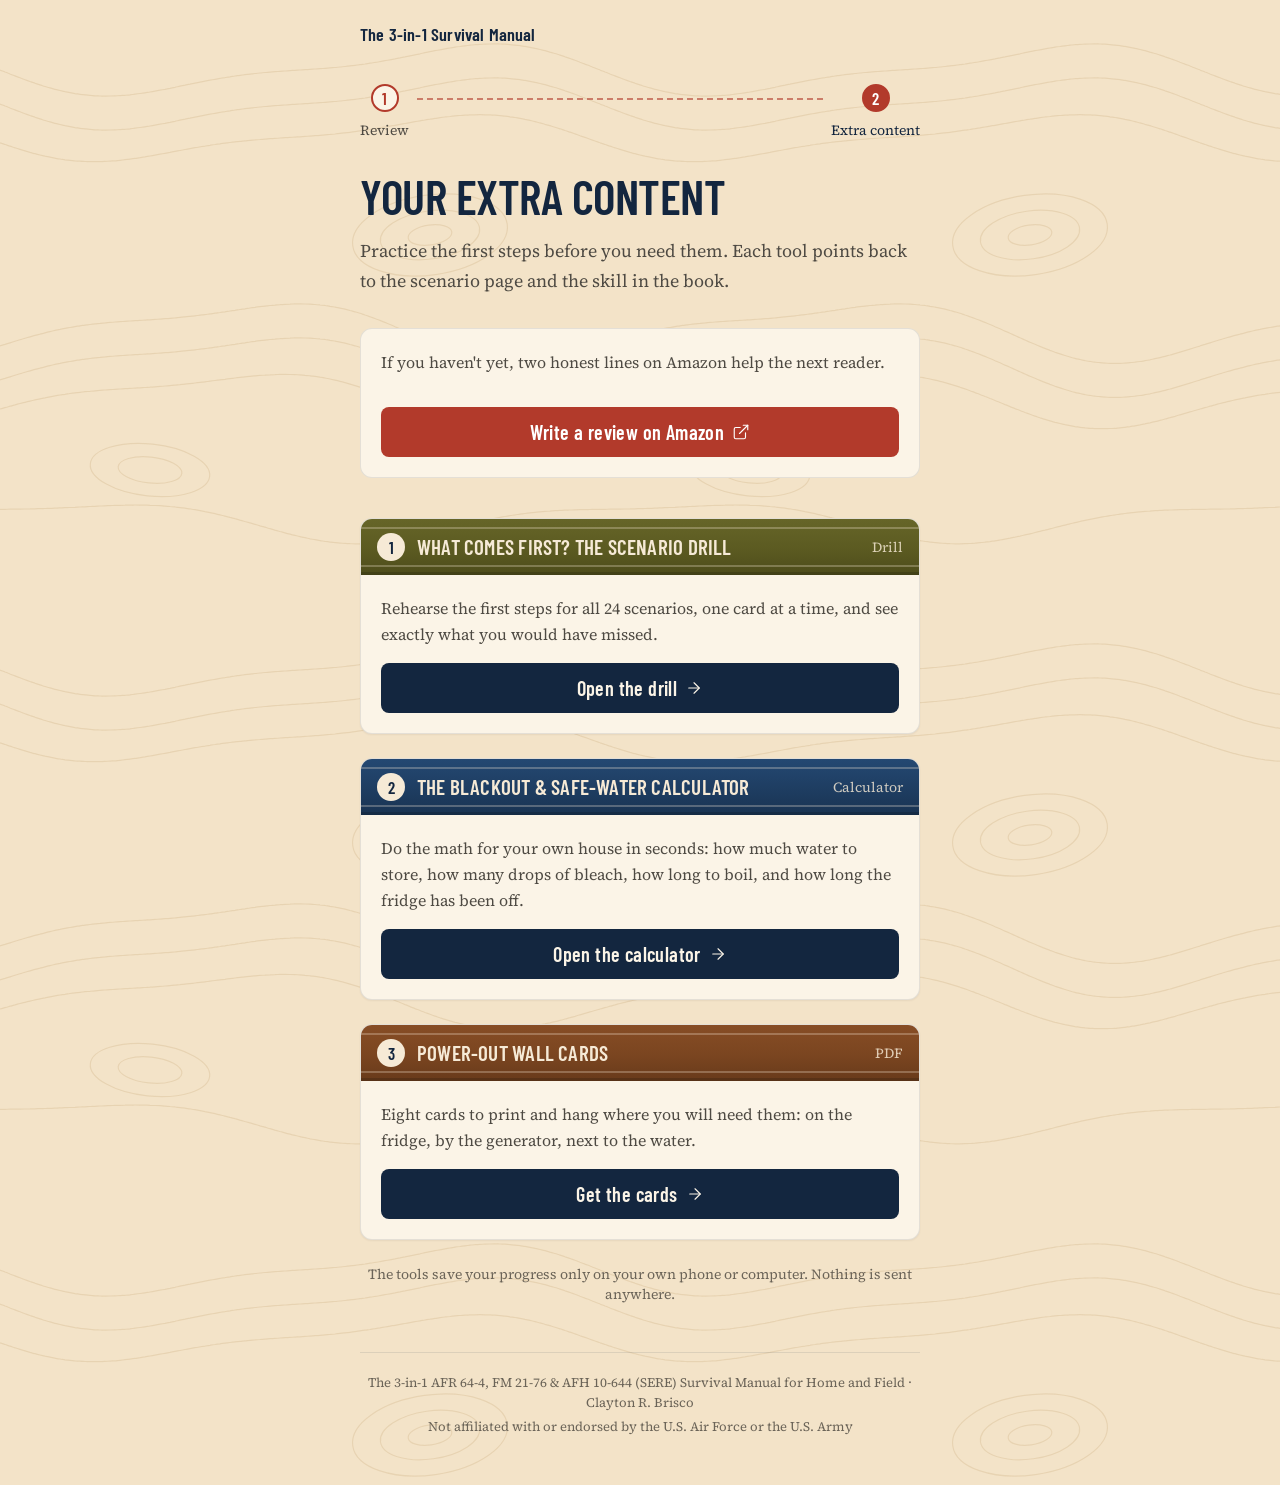
==== commit 027c90b1: "Shining, pulsing Get and Review buttons; seamless contour-line background" ====
--- a/bonus-sere/bonus.html
+++ b/bonus-sere/bonus.html
@@ -6,7 +6,7 @@
 <meta name="robots" content="noindex">
 <meta name="theme-color" content="#f3e3c8">
 <title>Your extra content | The 3-in-1 Survival Manual</title>
-<link rel="stylesheet" href="style.css?v=3">
+<link rel="stylesheet" href="style.css?v=4">
 </head>
 <body>
 <main class="page">
@@ -21,7 +21,7 @@
 
   <div class="reminder">
     <p>If you haven't yet, two honest lines on Amazon help the next reader.</p>
-    <a class="btn review-quiet" href="https://www.amazon.com/review/create-review?asin=ASIN-DA-INSERIRE" target="_blank" rel="noopener">Write a review on Amazon <svg viewBox="0 0 24 24" fill="none" stroke="currentColor" stroke-width="1.5" stroke-linecap="round" stroke-linejoin="round" aria-hidden="true"><path d="M15 3h6v6"/><path d="M10 14 21 3"/><path d="M18 13v6a2 2 0 0 1-2 2H5a2 2 0 0 1-2-2V8a2 2 0 0 1 2-2h6"/></svg></a>
+    <a class="btn review glow" href="https://www.amazon.com/review/create-review?asin=180797622X" target="_blank" rel="noopener">Write a review on Amazon <svg viewBox="0 0 24 24" fill="none" stroke="currentColor" stroke-width="1.5" stroke-linecap="round" stroke-linejoin="round" aria-hidden="true"><path d="M15 3h6v6"/><path d="M10 14 21 3"/><path d="M18 13v6a2 2 0 0 1-2 2H5a2 2 0 0 1-2-2V8a2 2 0 0 1 2-2h6"/></svg></a>
   </div>
 
   <ol class="tools">
--- a/bonus-sere/style.css
+++ b/bonus-sere/style.css
@@ -29,8 +29,8 @@
   margin:0;color:var(--ink);background-color:var(--bg);
   font-family:var(--text);font-size:17px;line-height:28px;
   /* contour lines of the cover map, kept faint */
-  background-image:url("data:image/svg+xml,%3Csvg xmlns='http://www.w3.org/2000/svg' width='520' height='520' viewBox='0 0 520 520'%3E%3Cg fill='none' stroke='%23dcc39c' stroke-width='1.2' opacity='.5'%3E%3Cpath d='M-20 80c60-40 130 30 200 0s130-60 210-20 90 40 150 10'/%3E%3Cpath d='M-20 112c70-35 140 35 210 5s120-55 200-15 100 45 150 15'/%3E%3Cpath d='M-20 330c50 30 120-40 190-10s140 70 210 30 90-30 160 0'/%3E%3Cpath d='M-20 362c55 30 130-35 200-5s130 65 200 25 100-25 160 5'/%3E%3Cpath d='M330 200c40-30 120-20 130 25s-40 80-100 70-80-65-30-95z'/%3E%3Cpath d='M350 212c30-18 86-10 92 22s-32 56-72 48-54-46-20-70z'/%3E%3Cpath d='M-20 470c70-25 150 25 220 0s140-40 340 10'/%3E%3C/g%3E%3C/svg%3E");
-  background-size:520px 520px;
+  background-image:url("data:image/svg+xml,%3Csvg xmlns='http://www.w3.org/2000/svg' width='600' height='600' viewBox='0 0 600 600'%3E%3Cg fill='none' stroke='%23dcc39c' stroke-width='1.2' opacity='.5'%3E%3Cpath d='M0.0 70.0C1.7 70.7 3.3 71.3 5.0 72.0C6.7 72.6 8.3 73.3 10.0 74.0C11.7 74.6 13.3 75.3 15.0 75.9C16.7 76.6 18.3 77.2 20.0 77.8C21.7 78.5 23.3 79.1 25.0 79.7C26.7 80.3 28.3 80.9 30.0 81.5C31.7 82.1 33.3 82.7 35.0 83.2C36.7 83.8 38.3 84.4 40.0 84.9C41.7 85.4 43.3 86.0 45.0 86.5C46.7 87.0 48.3 87.5 50.0 87.9C51.7 88.4 53.3 88.9 55.0 89.3C56.7 89.7 58.3 90.1 60.0 90.5C61.7 90.9 63.3 91.3 65.0 91.7C66.7 92.0 68.3 92.4 70.0 92.7C71.7 93.0 73.3 93.3 75.0 93.6C76.7 93.8 78.3 94.1 80.0 94.3C81.7 94.5 83.3 94.7 85.0 94.9C86.7 95.1 88.3 95.3 90.0 95.4C91.7 95.5 93.3 95.7 95.0 95.8C96.7 95.9 98.3 95.9 100.0 96.0C101.7 96.0 103.3 96.1 105.0 96.1C106.7 96.1 108.3 96.1 110.0 96.0C111.7 96.0 113.3 96.0 115.0 95.9C116.7 95.8 118.3 95.7 120.0 95.6C121.7 95.5 123.3 95.4 125.0 95.3C126.7 95.1 128.3 94.9 130.0 94.8C131.7 94.6 133.3 94.4 135.0 94.2C136.7 94.0 138.3 93.8 140.0 93.5C141.7 93.3 143.3 93.1 145.0 92.8C146.7 92.5 148.3 92.3 150.0 92.0C151.7 91.7 153.3 91.4 155.0 91.1C156.7 90.8 158.3 90.5 160.0 90.2C161.7 89.9 163.3 89.6 165.0 89.3C166.7 88.9 168.3 88.6 170.0 88.3C171.7 87.9 173.3 87.6 175.0 87.3C176.7 86.9 178.3 86.6 180.0 86.2C181.7 85.9 183.3 85.5 185.0 85.2C186.7 84.8 188.3 84.5 190.0 84.2C191.7 83.8 193.3 83.5 195.0 83.1C196.7 82.8 198.3 82.5 200.0 82.1C201.7 81.8 203.3 81.5 205.0 81.1C206.7 80.8 208.3 80.5 210.0 80.2C211.7 79.9 213.3 79.6 215.0 79.3C216.7 79.0 218.3 78.7 220.0 78.4C221.7 78.1 223.3 77.8 225.0 77.6C226.7 77.3 228.3 77.0 230.0 76.8C231.7 76.5 233.3 76.3 235.0 76.0C236.7 75.8 238.3 75.5 240.0 75.3C241.7 75.1 243.3 74.9 245.0 74.7C246.7 74.5 248.3 74.3 250.0 74.1C251.7 73.9 253.3 73.7 255.0 73.5C256.7 73.3 258.3 73.2 260.0 73.0C261.7 72.8 263.3 72.7 265.0 72.5C266.7 72.4 268.3 72.2 270.0 72.1C271.7 72.0 273.3 71.8 275.0 71.7C276.7 71.6 278.3 71.4 280.0 71.3C281.7 71.2 283.3 71.1 285.0 71.0C286.7 70.9 288.3 70.7 290.0 70.6C291.7 70.5 293.3 70.4 295.0 70.3C296.7 70.2 298.3 70.1 300.0 70.0C301.7 69.9 303.3 69.8 305.0 69.7C306.7 69.6 308.3 69.5 310.0 69.4C311.7 69.3 313.3 69.1 315.0 69.0C316.7 68.9 318.3 68.8 320.0 68.7C321.7 68.6 323.3 68.4 325.0 68.3C326.7 68.2 328.3 68.0 330.0 67.9C331.7 67.8 333.3 67.6 335.0 67.5C336.7 67.3 338.3 67.2 340.0 67.0C341.7 66.8 343.3 66.7 345.0 66.5C346.7 66.3 348.3 66.1 350.0 65.9C351.7 65.7 353.3 65.5 355.0 65.3C356.7 65.1 358.3 64.9 360.0 64.7C361.7 64.5 363.3 64.2 365.0 64.0C366.7 63.7 368.3 63.5 370.0 63.2C371.7 63.0 373.3 62.7 375.0 62.4C376.7 62.2 378.3 61.9 380.0 61.6C381.7 61.3 383.3 61.0 385.0 60.7C386.7 60.4 388.3 60.1 390.0 59.8C391.7 59.5 393.3 59.2 395.0 58.9C396.7 58.5 398.3 58.2 400.0 57.9C401.7 57.5 403.3 57.2 405.0 56.9C406.7 56.5 408.3 56.2 410.0 55.8C411.7 55.5 413.3 55.2 415.0 54.8C416.7 54.5 418.3 54.1 420.0 53.8C421.7 53.4 423.3 53.1 425.0 52.7C426.7 52.4 428.3 52.1 430.0 51.7C431.7 51.4 433.3 51.1 435.0 50.7C436.7 50.4 438.3 50.1 440.0 49.8C441.7 49.5 443.3 49.2 445.0 48.9C446.7 48.6 448.3 48.3 450.0 48.0C451.7 47.7 453.3 47.5 455.0 47.2C456.7 46.9 458.3 46.7 460.0 46.5C461.7 46.2 463.3 46.0 465.0 45.8C466.7 45.6 468.3 45.4 470.0 45.2C471.7 45.1 473.3 44.9 475.0 44.7C476.7 44.6 478.3 44.5 480.0 44.4C481.7 44.3 483.3 44.2 485.0 44.1C486.7 44.0 488.3 44.0 490.0 44.0C491.7 43.9 493.3 43.9 495.0 43.9C496.7 43.9 498.3 44.0 500.0 44.0C501.7 44.1 503.3 44.1 505.0 44.2C506.7 44.3 508.3 44.5 510.0 44.6C511.7 44.7 513.3 44.9 515.0 45.1C516.7 45.3 518.3 45.5 520.0 45.7C521.7 45.9 523.3 46.2 525.0 46.4C526.7 46.7 528.3 47.0 530.0 47.3C531.7 47.6 533.3 48.0 535.0 48.3C536.7 48.7 538.3 49.1 540.0 49.5C541.7 49.9 543.3 50.3 545.0 50.7C546.7 51.1 548.3 51.6 550.0 52.1C551.7 52.5 553.3 53.0 555.0 53.5C556.7 54.0 558.3 54.6 560.0 55.1C561.7 55.6 563.3 56.2 565.0 56.8C566.7 57.3 568.3 57.9 570.0 58.5C571.7 59.1 573.3 59.7 575.0 60.3C576.7 60.9 578.3 61.5 580.0 62.2C581.7 62.8 583.3 63.4 585.0 64.1C586.7 64.7 588.3 65.4 590.0 66.0C591.7 66.7 593.3 67.4 595.0 68.0C596.7 68.7 598.3 69.3 600.0 70.0'/%3E%3Cpath d='M0.0 104.0C1.7 104.7 3.3 105.3 5.0 106.0C6.7 106.6 8.3 107.3 10.0 108.0C11.7 108.6 13.3 109.3 15.0 109.9C16.7 110.6 18.3 111.2 20.0 111.8C21.7 112.5 23.3 113.1 25.0 113.7C26.7 114.3 28.3 114.9 30.0 115.5C31.7 116.1 33.3 116.7 35.0 117.2C36.7 117.8 38.3 118.4 40.0 118.9C41.7 119.4 43.3 120.0 45.0 120.5C46.7 121.0 48.3 121.5 50.0 121.9C51.7 122.4 53.3 122.9 55.0 123.3C56.7 123.7 58.3 124.1 60.0 124.5C61.7 124.9 63.3 125.3 65.0 125.7C66.7 126.0 68.3 126.4 70.0 126.7C71.7 127.0 73.3 127.3 75.0 127.6C76.7 127.8 78.3 128.1 80.0 128.3C81.7 128.5 83.3 128.7 85.0 128.9C86.7 129.1 88.3 129.3 90.0 129.4C91.7 129.5 93.3 129.7 95.0 129.8C96.7 129.9 98.3 129.9 100.0 130.0C101.7 130.0 103.3 130.1 105.0 130.1C106.7 130.1 108.3 130.1 110.0 130.0C111.7 130.0 113.3 130.0 115.0 129.9C116.7 129.8 118.3 129.7 120.0 129.6C121.7 129.5 123.3 129.4 125.0 129.3C126.7 129.1 128.3 128.9 130.0 128.8C131.7 128.6 133.3 128.4 135.0 128.2C136.7 128.0 138.3 127.8 140.0 127.5C141.7 127.3 143.3 127.1 145.0 126.8C146.7 126.5 148.3 126.3 150.0 126.0C151.7 125.7 153.3 125.4 155.0 125.1C156.7 124.8 158.3 124.5 160.0 124.2C161.7 123.9 163.3 123.6 165.0 123.3C166.7 122.9 168.3 122.6 170.0 122.3C171.7 121.9 173.3 121.6 175.0 121.3C176.7 120.9 178.3 120.6 180.0 120.2C181.7 119.9 183.3 119.5 185.0 119.2C186.7 118.8 188.3 118.5 190.0 118.2C191.7 117.8 193.3 117.5 195.0 117.1C196.7 116.8 198.3 116.5 200.0 116.1C201.7 115.8 203.3 115.5 205.0 115.1C206.7 114.8 208.3 114.5 210.0 114.2C211.7 113.9 213.3 113.6 215.0 113.3C216.7 113.0 218.3 112.7 220.0 112.4C221.7 112.1 223.3 111.8 225.0 111.6C226.7 111.3 228.3 111.0 230.0 110.8C231.7 110.5 233.3 110.3 235.0 110.0C236.7 109.8 238.3 109.5 240.0 109.3C241.7 109.1 243.3 108.9 245.0 108.7C246.7 108.5 248.3 108.3 250.0 108.1C251.7 107.9 253.3 107.7 255.0 107.5C256.7 107.3 258.3 107.2 260.0 107.0C261.7 106.8 263.3 106.7 265.0 106.5C266.7 106.4 268.3 106.2 270.0 106.1C271.7 106.0 273.3 105.8 275.0 105.7C276.7 105.6 278.3 105.4 280.0 105.3C281.7 105.2 283.3 105.1 285.0 105.0C286.7 104.9 288.3 104.7 290.0 104.6C291.7 104.5 293.3 104.4 295.0 104.3C296.7 104.2 298.3 104.1 300.0 104.0C301.7 103.9 303.3 103.8 305.0 103.7C306.7 103.6 308.3 103.5 310.0 103.4C311.7 103.3 313.3 103.1 315.0 103.0C316.7 102.9 318.3 102.8 320.0 102.7C321.7 102.6 323.3 102.4 325.0 102.3C326.7 102.2 328.3 102.0 330.0 101.9C331.7 101.8 333.3 101.6 335.0 101.5C336.7 101.3 338.3 101.2 340.0 101.0C341.7 100.8 343.3 100.7 345.0 100.5C346.7 100.3 348.3 100.1 350.0 99.9C351.7 99.7 353.3 99.5 355.0 99.3C356.7 99.1 358.3 98.9 360.0 98.7C361.7 98.5 363.3 98.2 365.0 98.0C366.7 97.7 368.3 97.5 370.0 97.2C371.7 97.0 373.3 96.7 375.0 96.4C376.7 96.2 378.3 95.9 380.0 95.6C381.7 95.3 383.3 95.0 385.0 94.7C386.7 94.4 388.3 94.1 390.0 93.8C391.7 93.5 393.3 93.2 395.0 92.9C396.7 92.5 398.3 92.2 400.0 91.9C401.7 91.5 403.3 91.2 405.0 90.9C406.7 90.5 408.3 90.2 410.0 89.8C411.7 89.5 413.3 89.2 415.0 88.8C416.7 88.5 418.3 88.1 420.0 87.8C421.7 87.4 423.3 87.1 425.0 86.7C426.7 86.4 428.3 86.1 430.0 85.7C431.7 85.4 433.3 85.1 435.0 84.7C436.7 84.4 438.3 84.1 440.0 83.8C441.7 83.5 443.3 83.2 445.0 82.9C446.7 82.6 448.3 82.3 450.0 82.0C451.7 81.7 453.3 81.5 455.0 81.2C456.7 80.9 458.3 80.7 460.0 80.5C461.7 80.2 463.3 80.0 465.0 79.8C466.7 79.6 468.3 79.4 470.0 79.2C471.7 79.1 473.3 78.9 475.0 78.7C476.7 78.6 478.3 78.5 480.0 78.4C481.7 78.3 483.3 78.2 485.0 78.1C486.7 78.0 488.3 78.0 490.0 78.0C491.7 77.9 493.3 77.9 495.0 77.9C496.7 77.9 498.3 78.0 500.0 78.0C501.7 78.1 503.3 78.1 505.0 78.2C506.7 78.3 508.3 78.5 510.0 78.6C511.7 78.7 513.3 78.9 515.0 79.1C516.7 79.3 518.3 79.5 520.0 79.7C521.7 79.9 523.3 80.2 525.0 80.4C526.7 80.7 528.3 81.0 530.0 81.3C531.7 81.6 533.3 82.0 535.0 82.3C536.7 82.7 538.3 83.1 540.0 83.5C541.7 83.9 543.3 84.3 545.0 84.7C546.7 85.1 548.3 85.6 550.0 86.1C551.7 86.5 553.3 87.0 555.0 87.5C556.7 88.0 558.3 88.6 560.0 89.1C561.7 89.6 563.3 90.2 565.0 90.8C566.7 91.3 568.3 91.9 570.0 92.5C571.7 93.1 573.3 93.7 575.0 94.3C576.7 94.9 578.3 95.5 580.0 96.2C581.7 96.8 583.3 97.4 585.0 98.1C586.7 98.7 588.3 99.4 590.0 100.0C591.7 100.7 593.3 101.4 595.0 102.0C596.7 102.7 598.3 103.3 600.0 104.0'/%3E%3Cpath d='M0.0 142.8C1.7 143.3 3.3 143.9 5.0 144.5C6.7 145.1 8.3 145.6 10.0 146.2C11.7 146.7 13.3 147.3 15.0 147.8C16.7 148.4 18.3 148.9 20.0 149.4C21.7 149.9 23.3 150.4 25.0 150.9C26.7 151.4 28.3 151.9 30.0 152.4C31.7 152.8 33.3 153.3 35.0 153.7C36.7 154.2 38.3 154.6 40.0 155.0C41.7 155.4 43.3 155.8 45.0 156.2C46.7 156.5 48.3 156.9 50.0 157.2C51.7 157.6 53.3 157.9 55.0 158.2C56.7 158.5 58.3 158.8 60.0 159.0C61.7 159.3 63.3 159.5 65.0 159.8C66.7 160.0 68.3 160.2 70.0 160.4C71.7 160.6 73.3 160.7 75.0 160.9C76.7 161.0 78.3 161.1 80.0 161.2C81.7 161.4 83.3 161.4 85.0 161.5C86.7 161.6 88.3 161.6 90.0 161.7C91.7 161.7 93.3 161.7 95.0 161.7C96.7 161.7 98.3 161.6 100.0 161.6C101.7 161.6 103.3 161.5 105.0 161.4C106.7 161.3 108.3 161.2 110.0 161.1C111.7 161.0 113.3 160.9 115.0 160.8C116.7 160.6 118.3 160.5 120.0 160.3C121.7 160.1 123.3 159.9 125.0 159.7C126.7 159.5 128.3 159.3 130.0 159.1C131.7 158.9 133.3 158.7 135.0 158.4C136.7 158.2 138.3 157.9 140.0 157.7C141.7 157.4 143.3 157.1 145.0 156.9C146.7 156.6 148.3 156.3 150.0 156.0C151.7 155.7 153.3 155.4 155.0 155.1C156.7 154.8 158.3 154.5 160.0 154.2C161.7 153.9 163.3 153.6 165.0 153.3C166.7 153.0 168.3 152.7 170.0 152.4C171.7 152.0 173.3 151.7 175.0 151.4C176.7 151.1 178.3 150.8 180.0 150.5C181.7 150.2 183.3 149.9 185.0 149.5C186.7 149.2 188.3 148.9 190.0 148.6C191.7 148.3 193.3 148.0 195.0 147.7C196.7 147.5 198.3 147.2 200.0 146.9C201.7 146.6 203.3 146.3 205.0 146.1C206.7 145.8 208.3 145.5 210.0 145.3C211.7 145.0 213.3 144.7 215.0 144.5C216.7 144.2 218.3 144.0 220.0 143.8C221.7 143.5 223.3 143.3 225.0 143.1C226.7 142.9 228.3 142.7 230.0 142.5C231.7 142.3 233.3 142.1 235.0 141.9C236.7 141.7 238.3 141.5 240.0 141.3C241.7 141.1 243.3 141.0 245.0 140.8C246.7 140.6 248.3 140.5 250.0 140.3C251.7 140.2 253.3 140.0 255.0 139.9C256.7 139.7 258.3 139.6 260.0 139.5C261.7 139.3 263.3 139.2 265.0 139.1C266.7 139.0 268.3 138.8 270.0 138.7C271.7 138.6 273.3 138.5 275.0 138.4C276.7 138.3 278.3 138.2 280.0 138.0C281.7 137.9 283.3 137.8 285.0 137.7C286.7 137.6 288.3 137.5 290.0 137.4C291.7 137.3 293.3 137.2 295.0 137.1C296.7 137.0 298.3 136.9 300.0 136.8C301.7 136.7 303.3 136.6 305.0 136.4C306.7 136.3 308.3 136.2 310.0 136.1C311.7 136.0 313.3 135.9 315.0 135.7C316.7 135.6 318.3 135.5 320.0 135.3C321.7 135.2 323.3 135.1 325.0 134.9C326.7 134.8 328.3 134.6 330.0 134.5C331.7 134.3 333.3 134.1 335.0 134.0C336.7 133.8 338.3 133.6 340.0 133.4C341.7 133.3 343.3 133.1 345.0 132.9C346.7 132.7 348.3 132.5 350.0 132.3C351.7 132.1 353.3 131.9 355.0 131.6C356.7 131.4 358.3 131.2 360.0 130.9C361.7 130.7 363.3 130.5 365.0 130.2C366.7 130.0 368.3 129.7 370.0 129.5C371.7 129.2 373.3 128.9 375.0 128.7C376.7 128.4 378.3 128.1 380.0 127.9C381.7 127.6 383.3 127.3 385.0 127.0C386.7 126.7 388.3 126.4 390.0 126.1C391.7 125.8 393.3 125.6 395.0 125.3C396.7 125.0 398.3 124.7 400.0 124.4C401.7 124.1 403.3 123.8 405.0 123.5C406.7 123.2 408.3 122.9 410.0 122.6C411.7 122.3 413.3 122.0 415.0 121.7C416.7 121.4 418.3 121.1 420.0 120.8C421.7 120.5 423.3 120.3 425.0 120.0C426.7 119.7 428.3 119.4 430.0 119.2C431.7 118.9 433.3 118.7 435.0 118.4C436.7 118.2 438.3 117.9 440.0 117.7C441.7 117.5 443.3 117.3 445.0 117.0C446.7 116.8 448.3 116.6 450.0 116.5C451.7 116.3 453.3 116.1 455.0 115.9C456.7 115.8 458.3 115.6 460.0 115.5C461.7 115.4 463.3 115.3 465.0 115.2C466.7 115.1 468.3 115.0 470.0 114.9C471.7 114.8 473.3 114.8 475.0 114.8C476.7 114.7 478.3 114.7 480.0 114.7C481.7 114.7 483.3 114.7 485.0 114.8C486.7 114.8 488.3 114.9 490.0 114.9C491.7 115.0 493.3 115.1 495.0 115.2C496.7 115.3 498.3 115.5 500.0 115.6C501.7 115.8 503.3 115.9 505.0 116.1C506.7 116.3 508.3 116.5 510.0 116.8C511.7 117.0 513.3 117.3 515.0 117.5C516.7 117.8 518.3 118.1 520.0 118.4C521.7 118.7 523.3 119.0 525.0 119.4C526.7 119.7 528.3 120.1 530.0 120.4C531.7 120.8 533.3 121.2 535.0 121.6C536.7 122.0 538.3 122.5 540.0 122.9C541.7 123.3 543.3 123.8 545.0 124.3C546.7 124.7 548.3 125.2 550.0 125.7C551.7 126.2 553.3 126.7 555.0 127.2C556.7 127.8 558.3 128.3 560.0 128.8C561.7 129.4 563.3 129.9 565.0 130.5C566.7 131.0 568.3 131.6 570.0 132.2C571.7 132.7 573.3 133.3 575.0 133.9C576.7 134.5 578.3 135.1 580.0 135.7C581.7 136.3 583.3 136.9 585.0 137.4C586.7 138.0 588.3 138.6 590.0 139.2C591.7 139.8 593.3 140.4 595.0 141.0C596.7 141.6 598.3 142.2 600.0 142.8'/%3E%3Cpath d='M0.0 346.0C1.7 345.4 3.3 344.9 5.0 344.4C6.7 343.8 8.3 343.3 10.0 342.8C11.7 342.3 13.3 341.8 15.0 341.2C16.7 340.7 18.3 340.2 20.0 339.7C21.7 339.2 23.3 338.7 25.0 338.2C26.7 337.7 28.3 337.3 30.0 336.8C31.7 336.3 33.3 335.9 35.0 335.4C36.7 334.9 38.3 334.5 40.0 334.1C41.7 333.6 43.3 333.2 45.0 332.8C46.7 332.4 48.3 332.0 50.0 331.6C51.7 331.2 53.3 330.8 55.0 330.4C56.7 330.1 58.3 329.7 60.0 329.4C61.7 329.0 63.3 328.7 65.0 328.4C66.7 328.1 68.3 327.8 70.0 327.5C71.7 327.2 73.3 326.9 75.0 326.6C76.7 326.3 78.3 326.1 80.0 325.8C81.7 325.6 83.3 325.3 85.0 325.1C86.7 324.9 88.3 324.7 90.0 324.5C91.7 324.3 93.3 324.1 95.0 323.9C96.7 323.7 98.3 323.5 100.0 323.4C101.7 323.2 103.3 323.0 105.0 322.9C106.7 322.7 108.3 322.6 110.0 322.4C111.7 322.3 113.3 322.2 115.0 322.0C116.7 321.9 118.3 321.8 120.0 321.7C121.7 321.6 123.3 321.4 125.0 321.3C126.7 321.2 128.3 321.1 130.0 321.0C131.7 320.9 133.3 320.8 135.0 320.7C136.7 320.6 138.3 320.5 140.0 320.4C141.7 320.3 143.3 320.2 145.0 320.1C146.7 320.0 148.3 319.9 150.0 319.8C151.7 319.7 153.3 319.6 155.0 319.4C156.7 319.3 158.3 319.2 160.0 319.1C161.7 319.0 163.3 318.8 165.0 318.7C166.7 318.6 168.3 318.5 170.0 318.3C171.7 318.2 173.3 318.0 175.0 317.9C176.7 317.7 178.3 317.6 180.0 317.4C181.7 317.3 183.3 317.1 185.0 316.9C186.7 316.8 188.3 316.6 190.0 316.4C191.7 316.2 193.3 316.0 195.0 315.8C196.7 315.6 198.3 315.4 200.0 315.2C201.7 315.0 203.3 314.8 205.0 314.6C206.7 314.4 208.3 314.1 210.0 313.9C211.7 313.7 213.3 313.4 215.0 313.2C216.7 313.0 218.3 312.7 220.0 312.5C221.7 312.2 223.3 312.0 225.0 311.8C226.7 311.5 228.3 311.3 230.0 311.0C231.7 310.8 233.3 310.5 235.0 310.3C236.7 310.0 238.3 309.8 240.0 309.5C241.7 309.3 243.3 309.0 245.0 308.8C246.7 308.5 248.3 308.3 250.0 308.0C251.7 307.8 253.3 307.6 255.0 307.4C256.7 307.1 258.3 306.9 260.0 306.7C261.7 306.5 263.3 306.3 265.0 306.1C266.7 305.9 268.3 305.7 270.0 305.5C271.7 305.4 273.3 305.2 275.0 305.1C276.7 304.9 278.3 304.8 280.0 304.7C281.7 304.5 283.3 304.4 285.0 304.3C286.7 304.2 288.3 304.1 290.0 304.1C291.7 304.0 293.3 304.0 295.0 303.9C296.7 303.9 298.3 303.9 300.0 303.9C301.7 303.9 303.3 303.9 305.0 304.0C306.7 304.0 308.3 304.1 310.0 304.2C311.7 304.3 313.3 304.4 315.0 304.5C316.7 304.6 318.3 304.8 320.0 305.0C321.7 305.1 323.3 305.3 325.0 305.5C326.7 305.8 328.3 306.0 330.0 306.3C331.7 306.5 333.3 306.8 335.0 307.1C336.7 307.4 338.3 307.8 340.0 308.1C341.7 308.5 343.3 308.8 345.0 309.2C346.7 309.6 348.3 310.0 350.0 310.5C351.7 310.9 353.3 311.4 355.0 311.8C356.7 312.3 358.3 312.8 360.0 313.3C361.7 313.9 363.3 314.4 365.0 315.0C366.7 315.5 368.3 316.1 370.0 316.7C371.7 317.3 373.3 317.9 375.0 318.5C376.7 319.1 378.3 319.8 380.0 320.4C381.7 321.1 383.3 321.8 385.0 322.4C386.7 323.1 388.3 323.8 390.0 324.5C391.7 325.2 393.3 325.9 395.0 326.7C396.7 327.4 398.3 328.1 400.0 328.8C401.7 329.6 403.3 330.3 405.0 331.1C406.7 331.8 408.3 332.5 410.0 333.3C411.7 334.0 413.3 334.8 415.0 335.5C416.7 336.3 418.3 337.0 420.0 337.8C421.7 338.5 423.3 339.3 425.0 340.0C426.7 340.7 428.3 341.5 430.0 342.2C431.7 342.9 433.3 343.6 435.0 344.3C436.7 345.1 438.3 345.8 440.0 346.4C441.7 347.1 443.3 347.8 445.0 348.4C446.7 349.1 448.3 349.7 450.0 350.4C451.7 351.0 453.3 351.6 455.0 352.2C456.7 352.8 458.3 353.4 460.0 353.9C461.7 354.5 463.3 355.0 465.0 355.5C466.7 356.0 468.3 356.5 470.0 357.0C471.7 357.5 473.3 357.9 475.0 358.3C476.7 358.8 478.3 359.1 480.0 359.5C481.7 359.9 483.3 360.2 485.0 360.6C486.7 360.9 488.3 361.2 490.0 361.4C491.7 361.7 493.3 362.0 495.0 362.2C496.7 362.4 498.3 362.6 500.0 362.7C501.7 362.9 503.3 363.0 505.0 363.1C506.7 363.2 508.3 363.3 510.0 363.4C511.7 363.4 513.3 363.4 515.0 363.4C516.7 363.4 518.3 363.4 520.0 363.4C521.7 363.3 523.3 363.2 525.0 363.1C526.7 363.0 528.3 362.9 530.0 362.7C531.7 362.6 533.3 362.4 535.0 362.2C536.7 362.0 538.3 361.8 540.0 361.5C541.7 361.3 543.3 361.0 545.0 360.7C546.7 360.4 548.3 360.1 550.0 359.8C551.7 359.4 553.3 359.1 555.0 358.7C556.7 358.3 558.3 358.0 560.0 357.6C561.7 357.2 563.3 356.7 565.0 356.3C566.7 355.9 568.3 355.4 570.0 355.0C571.7 354.5 573.3 354.1 575.0 353.6C576.7 353.1 578.3 352.6 580.0 352.1C581.7 351.6 583.3 351.1 585.0 350.6C586.7 350.1 588.3 349.6 590.0 349.1C591.7 348.6 593.3 348.1 595.0 347.5C596.7 347.0 598.3 346.5 600.0 346.0'/%3E%3Cpath d='M0.0 380.0C1.7 379.4 3.3 378.9 5.0 378.4C6.7 377.8 8.3 377.3 10.0 376.8C11.7 376.3 13.3 375.8 15.0 375.2C16.7 374.7 18.3 374.2 20.0 373.7C21.7 373.2 23.3 372.7 25.0 372.2C26.7 371.7 28.3 371.3 30.0 370.8C31.7 370.3 33.3 369.9 35.0 369.4C36.7 368.9 38.3 368.5 40.0 368.1C41.7 367.6 43.3 367.2 45.0 366.8C46.7 366.4 48.3 366.0 50.0 365.6C51.7 365.2 53.3 364.8 55.0 364.4C56.7 364.1 58.3 363.7 60.0 363.4C61.7 363.0 63.3 362.7 65.0 362.4C66.7 362.1 68.3 361.8 70.0 361.5C71.7 361.2 73.3 360.9 75.0 360.6C76.7 360.3 78.3 360.1 80.0 359.8C81.7 359.6 83.3 359.3 85.0 359.1C86.7 358.9 88.3 358.7 90.0 358.5C91.7 358.3 93.3 358.1 95.0 357.9C96.7 357.7 98.3 357.5 100.0 357.4C101.7 357.2 103.3 357.0 105.0 356.9C106.7 356.7 108.3 356.6 110.0 356.4C111.7 356.3 113.3 356.2 115.0 356.0C116.7 355.9 118.3 355.8 120.0 355.7C121.7 355.6 123.3 355.4 125.0 355.3C126.7 355.2 128.3 355.1 130.0 355.0C131.7 354.9 133.3 354.8 135.0 354.7C136.7 354.6 138.3 354.5 140.0 354.4C141.7 354.3 143.3 354.2 145.0 354.1C146.7 354.0 148.3 353.9 150.0 353.8C151.7 353.7 153.3 353.6 155.0 353.4C156.7 353.3 158.3 353.2 160.0 353.1C161.7 353.0 163.3 352.8 165.0 352.7C166.7 352.6 168.3 352.5 170.0 352.3C171.7 352.2 173.3 352.0 175.0 351.9C176.7 351.7 178.3 351.6 180.0 351.4C181.7 351.3 183.3 351.1 185.0 350.9C186.7 350.8 188.3 350.6 190.0 350.4C191.7 350.2 193.3 350.0 195.0 349.8C196.7 349.6 198.3 349.4 200.0 349.2C201.7 349.0 203.3 348.8 205.0 348.6C206.7 348.4 208.3 348.1 210.0 347.9C211.7 347.7 213.3 347.4 215.0 347.2C216.7 347.0 218.3 346.7 220.0 346.5C221.7 346.2 223.3 346.0 225.0 345.8C226.7 345.5 228.3 345.3 230.0 345.0C231.7 344.8 233.3 344.5 235.0 344.3C236.7 344.0 238.3 343.8 240.0 343.5C241.7 343.3 243.3 343.0 245.0 342.8C246.7 342.5 248.3 342.3 250.0 342.0C251.7 341.8 253.3 341.6 255.0 341.4C256.7 341.1 258.3 340.9 260.0 340.7C261.7 340.5 263.3 340.3 265.0 340.1C266.7 339.9 268.3 339.7 270.0 339.5C271.7 339.4 273.3 339.2 275.0 339.1C276.7 338.9 278.3 338.8 280.0 338.7C281.7 338.5 283.3 338.4 285.0 338.3C286.7 338.2 288.3 338.1 290.0 338.1C291.7 338.0 293.3 338.0 295.0 337.9C296.7 337.9 298.3 337.9 300.0 337.9C301.7 337.9 303.3 337.9 305.0 338.0C306.7 338.0 308.3 338.1 310.0 338.2C311.7 338.3 313.3 338.4 315.0 338.5C316.7 338.6 318.3 338.8 320.0 339.0C321.7 339.1 323.3 339.3 325.0 339.5C326.7 339.8 328.3 340.0 330.0 340.3C331.7 340.5 333.3 340.8 335.0 341.1C336.7 341.4 338.3 341.8 340.0 342.1C341.7 342.5 343.3 342.8 345.0 343.2C346.7 343.6 348.3 344.0 350.0 344.5C351.7 344.9 353.3 345.4 355.0 345.8C356.7 346.3 358.3 346.8 360.0 347.3C361.7 347.9 363.3 348.4 365.0 349.0C366.7 349.5 368.3 350.1 370.0 350.7C371.7 351.3 373.3 351.9 375.0 352.5C376.7 353.1 378.3 353.8 380.0 354.4C381.7 355.1 383.3 355.8 385.0 356.4C386.7 357.1 388.3 357.8 390.0 358.5C391.7 359.2 393.3 359.9 395.0 360.7C396.7 361.4 398.3 362.1 400.0 362.8C401.7 363.6 403.3 364.3 405.0 365.1C406.7 365.8 408.3 366.5 410.0 367.3C411.7 368.0 413.3 368.8 415.0 369.5C416.7 370.3 418.3 371.0 420.0 371.8C421.7 372.5 423.3 373.3 425.0 374.0C426.7 374.7 428.3 375.5 430.0 376.2C431.7 376.9 433.3 377.6 435.0 378.3C436.7 379.1 438.3 379.8 440.0 380.4C441.7 381.1 443.3 381.8 445.0 382.4C446.7 383.1 448.3 383.7 450.0 384.4C451.7 385.0 453.3 385.6 455.0 386.2C456.7 386.8 458.3 387.4 460.0 387.9C461.7 388.5 463.3 389.0 465.0 389.5C466.7 390.0 468.3 390.5 470.0 391.0C471.7 391.5 473.3 391.9 475.0 392.3C476.7 392.8 478.3 393.1 480.0 393.5C481.7 393.9 483.3 394.2 485.0 394.6C486.7 394.9 488.3 395.2 490.0 395.4C491.7 395.7 493.3 396.0 495.0 396.2C496.7 396.4 498.3 396.6 500.0 396.7C501.7 396.9 503.3 397.0 505.0 397.1C506.7 397.2 508.3 397.3 510.0 397.4C511.7 397.4 513.3 397.4 515.0 397.4C516.7 397.4 518.3 397.4 520.0 397.4C521.7 397.3 523.3 397.2 525.0 397.1C526.7 397.0 528.3 396.9 530.0 396.7C531.7 396.6 533.3 396.4 535.0 396.2C536.7 396.0 538.3 395.8 540.0 395.5C541.7 395.3 543.3 395.0 545.0 394.7C546.7 394.4 548.3 394.1 550.0 393.8C551.7 393.4 553.3 393.1 555.0 392.7C556.7 392.3 558.3 392.0 560.0 391.6C561.7 391.2 563.3 390.7 565.0 390.3C566.7 389.9 568.3 389.4 570.0 389.0C571.7 388.5 573.3 388.1 575.0 387.6C576.7 387.1 578.3 386.6 580.0 386.1C581.7 385.6 583.3 385.1 585.0 384.6C586.7 384.1 588.3 383.6 590.0 383.1C591.7 382.6 593.3 382.1 595.0 381.5C596.7 381.0 598.3 380.5 600.0 380.0'/%3E%3Cpath d='M0.0 409.0C1.7 408.6 3.3 408.1 5.0 407.6C6.7 407.2 8.3 406.7 10.0 406.2C11.7 405.8 13.3 405.3 15.0 404.9C16.7 404.4 18.3 404.0 20.0 403.5C21.7 403.1 23.3 402.7 25.0 402.3C26.7 401.9 28.3 401.5 30.0 401.1C31.7 400.7 33.3 400.3 35.0 399.9C36.7 399.5 38.3 399.2 40.0 398.8C41.7 398.4 43.3 398.1 45.0 397.8C46.7 397.4 48.3 397.1 50.0 396.8C51.7 396.5 53.3 396.2 55.0 395.9C56.7 395.6 58.3 395.3 60.0 395.0C61.7 394.8 63.3 394.5 65.0 394.3C66.7 394.0 68.3 393.8 70.0 393.5C71.7 393.3 73.3 393.1 75.0 392.9C76.7 392.7 78.3 392.5 80.0 392.3C81.7 392.1 83.3 391.9 85.0 391.7C86.7 391.6 88.3 391.4 90.0 391.3C91.7 391.1 93.3 390.9 95.0 390.8C96.7 390.7 98.3 390.5 100.0 390.4C101.7 390.3 103.3 390.1 105.0 390.0C106.7 389.9 108.3 389.8 110.0 389.7C111.7 389.6 113.3 389.4 115.0 389.3C116.7 389.2 118.3 389.1 120.0 389.0C121.7 388.9 123.3 388.8 125.0 388.7C126.7 388.6 128.3 388.5 130.0 388.4C131.7 388.3 133.3 388.2 135.0 388.1C136.7 388.0 138.3 387.9 140.0 387.8C141.7 387.7 143.3 387.6 145.0 387.5C146.7 387.4 148.3 387.3 150.0 387.2C151.7 387.0 153.3 386.9 155.0 386.8C156.7 386.7 158.3 386.6 160.0 386.4C161.7 386.3 163.3 386.2 165.0 386.0C166.7 385.9 168.3 385.7 170.0 385.6C171.7 385.5 173.3 385.3 175.0 385.1C176.7 385.0 178.3 384.8 180.0 384.7C181.7 384.5 183.3 384.3 185.0 384.1C186.7 384.0 188.3 383.8 190.0 383.6C191.7 383.4 193.3 383.2 195.0 383.0C196.7 382.8 198.3 382.6 200.0 382.4C201.7 382.2 203.3 382.0 205.0 381.8C206.7 381.6 208.3 381.4 210.0 381.2C211.7 381.0 213.3 380.8 215.0 380.5C216.7 380.3 218.3 380.1 220.0 379.9C221.7 379.7 223.3 379.5 225.0 379.3C226.7 379.0 228.3 378.8 230.0 378.6C231.7 378.4 233.3 378.2 235.0 378.0C236.7 377.8 238.3 377.6 240.0 377.4C241.7 377.2 243.3 377.0 245.0 376.8C246.7 376.7 248.3 376.5 250.0 376.3C251.7 376.2 253.3 376.0 255.0 375.8C256.7 375.7 258.3 375.5 260.0 375.4C261.7 375.3 263.3 375.2 265.0 375.1C266.7 374.9 268.3 374.8 270.0 374.8C271.7 374.7 273.3 374.6 275.0 374.6C276.7 374.5 278.3 374.5 280.0 374.4C281.7 374.4 283.3 374.4 285.0 374.4C286.7 374.4 288.3 374.4 290.0 374.5C291.7 374.5 293.3 374.5 295.0 374.6C296.7 374.7 298.3 374.8 300.0 374.9C301.7 375.0 303.3 375.1 305.0 375.3C306.7 375.4 308.3 375.6 310.0 375.8C311.7 376.0 313.3 376.2 315.0 376.4C316.7 376.6 318.3 376.9 320.0 377.2C321.7 377.4 323.3 377.7 325.0 378.0C326.7 378.3 328.3 378.7 330.0 379.0C331.7 379.4 333.3 379.7 335.0 380.1C336.7 380.5 338.3 380.9 340.0 381.3C341.7 381.7 343.3 382.2 345.0 382.6C346.7 383.1 348.3 383.6 350.0 384.1C351.7 384.6 353.3 385.1 355.0 385.6C356.7 386.1 358.3 386.7 360.0 387.2C361.7 387.8 363.3 388.4 365.0 388.9C366.7 389.5 368.3 390.1 370.0 390.7C371.7 391.3 373.3 392.0 375.0 392.6C376.7 393.2 378.3 393.9 380.0 394.5C381.7 395.2 383.3 395.8 385.0 396.5C386.7 397.1 388.3 397.8 390.0 398.5C391.7 399.1 393.3 399.8 395.0 400.5C396.7 401.2 398.3 401.8 400.0 402.5C401.7 403.2 403.3 403.9 405.0 404.6C406.7 405.2 408.3 405.9 410.0 406.6C411.7 407.3 413.3 407.9 415.0 408.6C416.7 409.2 418.3 409.9 420.0 410.5C421.7 411.2 423.3 411.8 425.0 412.5C426.7 413.1 428.3 413.7 430.0 414.3C431.7 414.9 433.3 415.5 435.0 416.1C436.7 416.7 438.3 417.2 440.0 417.8C441.7 418.3 443.3 418.9 445.0 419.4C446.7 419.9 448.3 420.4 450.0 420.9C451.7 421.4 453.3 421.8 455.0 422.3C456.7 422.7 458.3 423.1 460.0 423.5C461.7 423.9 463.3 424.3 465.0 424.7C466.7 425.0 468.3 425.4 470.0 425.7C471.7 426.0 473.3 426.3 475.0 426.6C476.7 426.8 478.3 427.1 480.0 427.3C481.7 427.5 483.3 427.7 485.0 427.9C486.7 428.0 488.3 428.2 490.0 428.3C491.7 428.4 493.3 428.5 495.0 428.6C496.7 428.6 498.3 428.7 500.0 428.7C501.7 428.7 503.3 428.7 505.0 428.7C506.7 428.7 508.3 428.6 510.0 428.5C511.7 428.5 513.3 428.4 515.0 428.3C516.7 428.1 518.3 428.0 520.0 427.8C521.7 427.7 523.3 427.5 525.0 427.3C526.7 427.1 528.3 426.8 530.0 426.6C531.7 426.3 533.3 426.1 535.0 425.8C536.7 425.5 538.3 425.2 540.0 424.9C541.7 424.5 543.3 424.2 545.0 423.9C546.7 423.5 548.3 423.1 550.0 422.8C551.7 422.4 553.3 422.0 555.0 421.6C556.7 421.2 558.3 420.8 560.0 420.3C561.7 419.9 563.3 419.5 565.0 419.0C566.7 418.6 568.3 418.1 570.0 417.7C571.7 417.2 573.3 416.7 575.0 416.3C576.7 415.8 578.3 415.3 580.0 414.8C581.7 414.4 583.3 413.9 585.0 413.4C586.7 412.9 588.3 412.4 590.0 411.9C591.7 411.5 593.3 411.0 595.0 410.5C596.7 410.0 598.3 409.5 600.0 409.0'/%3E%3Cpath d='M0.0 509.3C1.7 509.3 3.3 509.3 5.0 509.3C6.7 509.3 8.3 509.2 10.0 509.2C11.7 509.2 13.3 509.2 15.0 509.1C16.7 509.1 18.3 509.1 20.0 509.1C21.7 509.0 23.3 509.0 25.0 509.0C26.7 508.9 28.3 508.9 30.0 508.9C31.7 508.8 33.3 508.8 35.0 508.8C36.7 508.7 38.3 508.7 40.0 508.6C41.7 508.6 43.3 508.5 45.0 508.5C46.7 508.4 48.3 508.4 50.0 508.3C51.7 508.3 53.3 508.2 55.0 508.1C56.7 508.1 58.3 508.0 60.0 507.9C61.7 507.9 63.3 507.8 65.0 507.7C66.7 507.7 68.3 507.6 70.0 507.5C71.7 507.4 73.3 507.3 75.0 507.3C76.7 507.2 78.3 507.1 80.0 507.0C81.7 506.9 83.3 506.9 85.0 506.8C86.7 506.7 88.3 506.6 90.0 506.5C91.7 506.4 93.3 506.4 95.0 506.3C96.7 506.2 98.3 506.1 100.0 506.0C101.7 506.0 103.3 505.9 105.0 505.8C106.7 505.7 108.3 505.7 110.0 505.6C111.7 505.5 113.3 505.5 115.0 505.4C116.7 505.4 118.3 505.3 120.0 505.3C121.7 505.2 123.3 505.2 125.0 505.2C126.7 505.1 128.3 505.1 130.0 505.1C131.7 505.1 133.3 505.0 135.0 505.0C136.7 505.0 138.3 505.0 140.0 505.1C141.7 505.1 143.3 505.1 145.0 505.1C146.7 505.2 148.3 505.2 150.0 505.3C151.7 505.3 153.3 505.4 155.0 505.5C156.7 505.5 158.3 505.6 160.0 505.7C161.7 505.8 163.3 506.0 165.0 506.1C166.7 506.2 168.3 506.3 170.0 506.5C171.7 506.6 173.3 506.8 175.0 507.0C176.7 507.2 178.3 507.4 180.0 507.6C181.7 507.8 183.3 508.0 185.0 508.2C186.7 508.4 188.3 508.7 190.0 508.9C191.7 509.2 193.3 509.5 195.0 509.7C196.7 510.0 198.3 510.3 200.0 510.6C201.7 510.9 203.3 511.2 205.0 511.6C206.7 511.9 208.3 512.3 210.0 512.6C211.7 513.0 213.3 513.3 215.0 513.7C216.7 514.1 218.3 514.5 220.0 514.9C221.7 515.3 223.3 515.7 225.0 516.1C226.7 516.5 228.3 516.9 230.0 517.4C231.7 517.8 233.3 518.2 235.0 518.7C236.7 519.1 238.3 519.6 240.0 520.1C241.7 520.5 243.3 521.0 245.0 521.5C246.7 521.9 248.3 522.4 250.0 522.9C251.7 523.4 253.3 523.8 255.0 524.3C256.7 524.8 258.3 525.3 260.0 525.8C261.7 526.2 263.3 526.7 265.0 527.2C266.7 527.7 268.3 528.2 270.0 528.7C271.7 529.1 273.3 529.6 275.0 530.1C276.7 530.5 278.3 531.0 280.0 531.5C281.7 531.9 283.3 532.4 285.0 532.8C286.7 533.3 288.3 533.7 290.0 534.1C291.7 534.6 293.3 535.0 295.0 535.4C296.7 535.8 298.3 536.2 300.0 536.6C301.7 537.0 303.3 537.4 305.0 537.7C306.7 538.1 308.3 538.4 310.0 538.8C311.7 539.1 313.3 539.4 315.0 539.7C316.7 540.0 318.3 540.3 320.0 540.6C321.7 540.9 323.3 541.1 325.0 541.4C326.7 541.6 328.3 541.8 330.0 542.1C331.7 542.3 333.3 542.5 335.0 542.6C336.7 542.8 338.3 543.0 340.0 543.1C341.7 543.2 343.3 543.3 345.0 543.4C346.7 543.5 348.3 543.6 350.0 543.7C351.7 543.7 353.3 543.8 355.0 543.8C356.7 543.8 358.3 543.8 360.0 543.8C361.7 543.8 363.3 543.8 365.0 543.7C366.7 543.7 368.3 543.6 370.0 543.5C371.7 543.4 373.3 543.3 375.0 543.2C376.7 543.0 378.3 542.9 380.0 542.7C381.7 542.6 383.3 542.4 385.0 542.2C386.7 542.0 388.3 541.8 390.0 541.6C391.7 541.3 393.3 541.1 395.0 540.8C396.7 540.6 398.3 540.3 400.0 540.0C401.7 539.8 403.3 539.5 405.0 539.1C406.7 538.8 408.3 538.5 410.0 538.2C411.7 537.8 413.3 537.5 415.0 537.2C416.7 536.8 418.3 536.4 420.0 536.1C421.7 535.7 423.3 535.3 425.0 534.9C426.7 534.5 428.3 534.2 430.0 533.8C431.7 533.4 433.3 533.0 435.0 532.5C436.7 532.1 438.3 531.7 440.0 531.3C441.7 530.9 443.3 530.5 445.0 530.1C446.7 529.6 448.3 529.2 450.0 528.8C451.7 528.4 453.3 528.0 455.0 527.5C456.7 527.1 458.3 526.7 460.0 526.3C461.7 525.9 463.3 525.5 465.0 525.1C466.7 524.7 468.3 524.2 470.0 523.8C471.7 523.4 473.3 523.1 475.0 522.7C476.7 522.3 478.3 521.9 480.0 521.5C481.7 521.1 483.3 520.8 485.0 520.4C486.7 520.0 488.3 519.7 490.0 519.3C491.7 519.0 493.3 518.7 495.0 518.3C496.7 518.0 498.3 517.7 500.0 517.4C501.7 517.1 503.3 516.8 505.0 516.5C506.7 516.2 508.3 515.9 510.0 515.6C511.7 515.4 513.3 515.1 515.0 514.9C516.7 514.6 518.3 514.4 520.0 514.1C521.7 513.9 523.3 513.7 525.0 513.5C526.7 513.3 528.3 513.1 530.0 512.9C531.7 512.7 533.3 512.5 535.0 512.3C536.7 512.2 538.3 512.0 540.0 511.8C541.7 511.7 543.3 511.6 545.0 511.4C546.7 511.3 548.3 511.2 550.0 511.1C551.7 510.9 553.3 510.8 555.0 510.7C556.7 510.6 558.3 510.5 560.0 510.4C561.7 510.4 563.3 510.3 565.0 510.2C566.7 510.1 568.3 510.1 570.0 510.0C571.7 510.0 573.3 509.9 575.0 509.8C576.7 509.8 578.3 509.8 580.0 509.7C581.7 509.7 583.3 509.6 585.0 509.6C586.7 509.6 588.3 509.5 590.0 509.5C591.7 509.5 593.3 509.4 595.0 509.4C596.7 509.4 598.3 509.4 600.0 509.3'/%3E%3Cellipse cx='430' cy='235' rx='78' ry='40' transform='rotate%28-8 430 235%29'/%3E%3Cellipse cx='430' cy='235' rx='50' ry='24' transform='rotate%28-8 430 235%29'/%3E%3Cellipse cx='430' cy='235' rx='22' ry='10' transform='rotate%28-8 430 235%29'/%3E%3Cellipse cx='150' cy='470' rx='60' ry='26' transform='rotate%286 150 470%29'/%3E%3Cellipse cx='150' cy='470' rx='32' ry='13' transform='rotate%286 150 470%29'/%3E%3C/g%3E%3C/svg%3E");
+  background-size:600px 600px;
 }
 .page{max-width:600px;margin:0 auto;padding:24px 20px 48px}
 
@@ -119,3 +119,16 @@
   .spine.olive{margin-right:8px}.spine.blue{margin-left:12px}
 }
 @media (prefers-reduced-motion:reduce){.next,.btn{transition:none}}
+
+/* Pulsanti da cliccare: scintillano e pulsano (Get your extra content, Write a review) */
+.btn.glow{position:relative;overflow:hidden;isolation:isolate;animation:pulse 1.8s var(--ease) infinite}
+.btn.glow::after{content:"";position:absolute;top:-50%;left:-70%;width:45%;height:200%;z-index:-1;pointer-events:none;
+  background:linear-gradient(100deg,transparent,rgba(255,255,255,.55),transparent);transform:rotate(18deg);
+  animation:shine 2.6s ease-in-out infinite}
+.btn.primary.glow{box-shadow:0 0 0 0 rgba(19,38,63,.45);animation-name:pulse-ink}
+.btn.review.glow{box-shadow:0 0 0 0 rgba(178,58,43,.5);animation-name:pulse-red}
+.btn.glow:hover{animation-play-state:paused}
+@keyframes pulse-ink{0%{transform:scale(1);box-shadow:0 0 0 0 rgba(19,38,63,.45)}50%{transform:scale(1.035);box-shadow:0 0 0 10px rgba(19,38,63,0)}100%{transform:scale(1);box-shadow:0 0 0 0 rgba(19,38,63,0)}}
+@keyframes pulse-red{0%{transform:scale(1);box-shadow:0 0 0 0 rgba(178,58,43,.5)}50%{transform:scale(1.035);box-shadow:0 0 0 10px rgba(178,58,43,0)}100%{transform:scale(1);box-shadow:0 0 0 0 rgba(178,58,43,0)}}
+@keyframes shine{0%{left:-70%}55%,100%{left:130%}}
+@media (prefers-reduced-motion:reduce){.btn.glow,.btn.glow::after{animation:none}}
